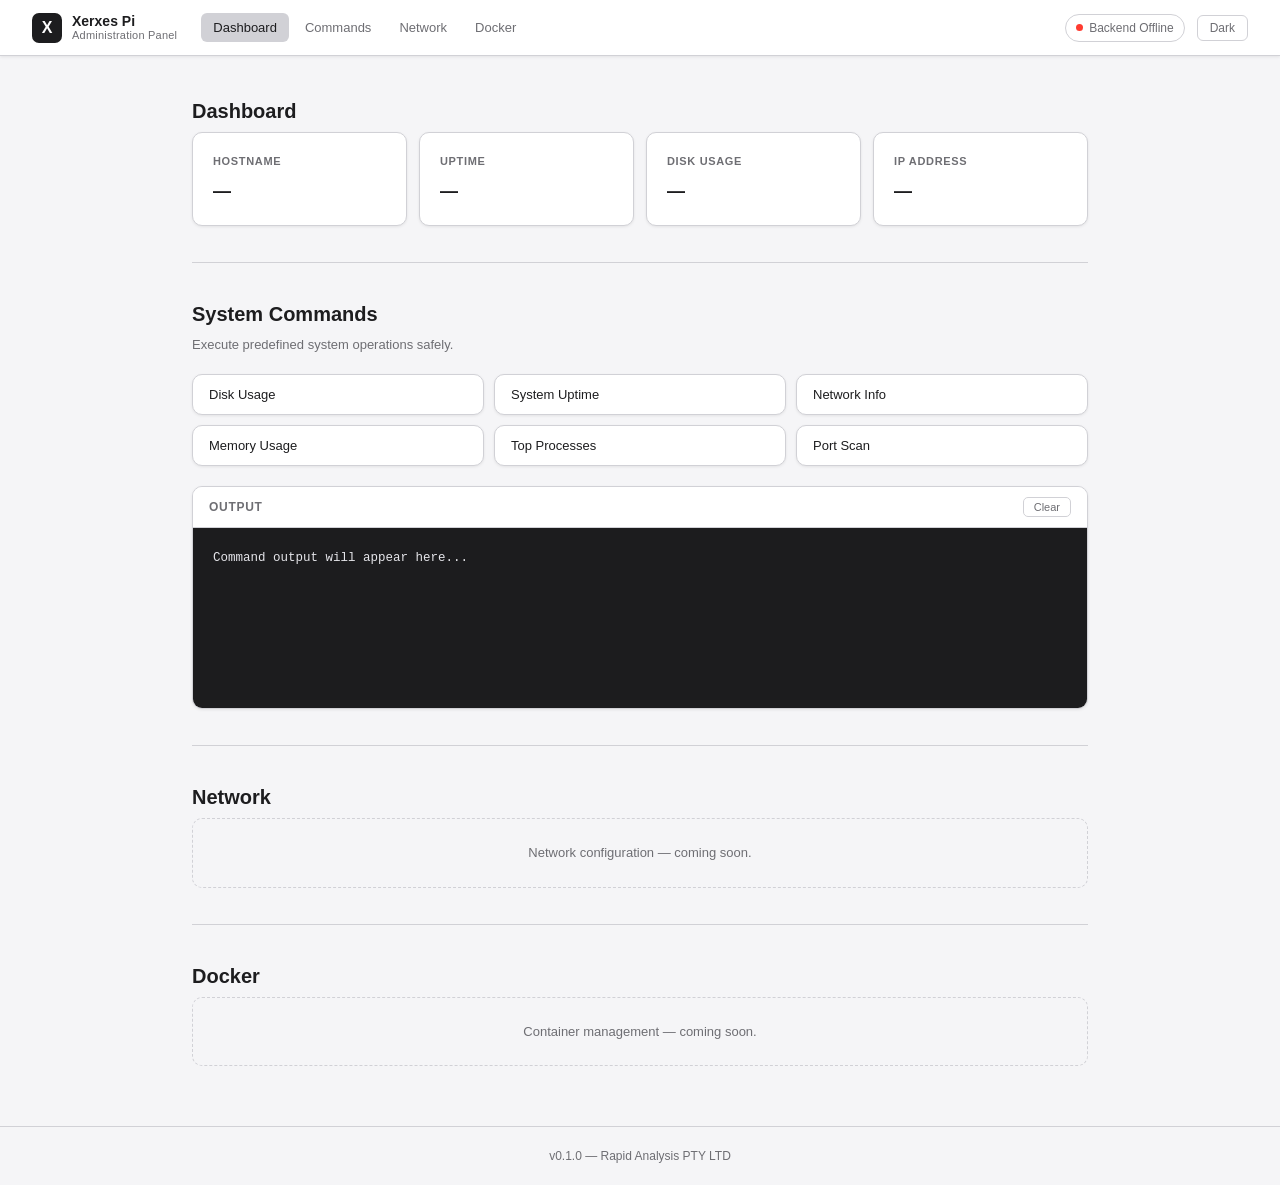
==== public/index.html @ 54d91cc4 "Index.html and connection to backend setup Made the initial template of the the index.html and conne" ====
<!DOCTYPE html>
<html lang="en" data-theme="light">
<head>
  <meta charset="UTF-8" />
  <meta name="viewport" content="width=device-width, initial-scale=1.0" />
  <title>Xerxes Pi — Admin Panel</title>
  <link rel="stylesheet" href="styles.css" />
</head>
<body>

  <!-- ── TOP NAVIGATION BAR ── -->
  <header class="navbar">
    <div class="navbar-brand">
      <span class="brand-mark">X</span>
      <div class="brand-text">
        <span class="brand-title" data-i18n="app_title">Xerxes Pi</span>
        <span class="brand-sub" data-i18n="app_subtitle">Administration Panel</span>
      </div>
    </div>

    <nav class="navbar-nav">
      <a href="#dashboard" class="nav-link active" data-i18n="nav_dashboard">Dashboard</a>
      <a href="#commands" class="nav-link" data-i18n="nav_commands">Commands</a>
      <a href="#network" class="nav-link" data-i18n="nav_network">Network</a>
      <a href="#docker" class="nav-link" data-i18n="nav_docker">Docker</a>
    </nav>

    <div class="navbar-actions">
      <!-- Status pill -->
      <div class="status-pill" id="status-pill">
        <span class="status-dot" id="status-dot"></span>
        <span id="status-label" data-i18n="status_checking">Checking...</span>
      </div>
      <!-- Dark / Light toggle -->
      <button class="theme-toggle" id="theme-toggle" aria-label="Toggle theme">
        <span id="theme-label">Dark</span>
      </button>
    </div>
  </header>

  <!-- ── MAIN CONTENT ── -->
  <main class="content">

    <!-- ── DASHBOARD SECTION ── -->
    <section id="dashboard" class="section">
      <h2 class="section-title" data-i18n="nav_dashboard">Dashboard</h2>

      <!-- System info cards -->
      <div class="card-grid">
        <div class="card">
          <span class="card-label" data-i18n="card_hostname">Hostname</span>
          <span class="card-value" id="val-hostname">—</span>
        </div>
        <div class="card">
          <span class="card-label" data-i18n="card_uptime">Uptime</span>
          <span class="card-value" id="val-uptime">—</span>
        </div>
        <div class="card">
          <span class="card-label" data-i18n="card_disk">Disk Usage</span>
          <span class="card-value" id="val-disk">—</span>
        </div>
        <div class="card">
          <span class="card-label" data-i18n="card_ip">IP Address</span>
          <span class="card-value" id="val-ip">—</span>
        </div>
      </div>
    </section>

    <div class="divider"></div>

    <!-- ── COMMANDS SECTION ── -->
    <section id="commands" class="section">
      <h2 class="section-title" data-i18n="section_commands">System Commands</h2>
      <p class="section-desc" data-i18n="section_commands_desc">
        Execute predefined system operations safely.
      </p>

      <div class="command-grid">
        <button class="cmd-btn" data-command="disk_usage" data-i18n="cmd_disk_usage">Disk Usage</button>
        <button class="cmd-btn" data-command="uptime" data-i18n="cmd_uptime">System Uptime</button>
        <button class="cmd-btn" data-command="network_info" data-i18n="cmd_network_info">Network Info</button>
        <button class="cmd-btn" data-command="memory" data-i18n="cmd_memory">Memory Usage</button>
        <button class="cmd-btn" data-command="processes" data-i18n="cmd_processes">Top Processes</button>
        <button class="cmd-btn" data-command="port_scan" data-i18n="cmd_port_scan">Port Scan</button>
      </div>

      <!-- Output panel -->
      <div class="output-panel">
        <div class="output-header">
          <span data-i18n="output_title">Output</span>
          <button class="clear-btn" id="clear-output">Clear</button>
        </div>
        <pre class="output-body" id="output-body">Command output will appear here...</pre>
      </div>
    </section>

    <div class="divider"></div>

    <!-- ── NETWORK SECTION (placeholder) ── -->
    <section id="network" class="section">
      <h2 class="section-title" data-i18n="nav_network">Network</h2>
      <p class="section-desc placeholder-note">Network configuration — coming soon.</p>
    </section>

    <div class="divider"></div>

    <!-- ── DOCKER SECTION (placeholder) ── -->
    <section id="docker" class="section">
      <h2 class="section-title" data-i18n="nav_docker">Docker</h2>
      <p class="section-desc placeholder-note">Container management — coming soon.</p>
    </section>

  </main>

  <!-- ── FOOTER ── -->
  <footer class="footer">
    <span data-i18n="footer_version">v0.1.0 — Rapid Analysis PTY LTD</span>
  </footer>

  <script src="app.js"></script>
</body>
</html>
---- public/styles.css ----
/* ============================================================
   XERXES PI ADMIN — Stylesheet
   Monochromatic palette, Unifi/Apple inspired.
   No graphics — CSS only.
   ============================================================ */

/* ── CSS VARIABLES (Light mode defaults) ── */
:root {
  --bg:           #f5f5f7;
  --bg-card:      #ffffff;
  --bg-nav:       #ffffff;
  --bg-output:    #1c1c1e;
  --border:       #d1d1d6;
  --text-primary: #1d1d1f;
  --text-secondary:#6e6e73;
  --text-output:  #e5e5ea;
  --accent:       #1d1d1f;
  --status-on:    #34c759;
  --status-off:   #ff3b30;
  --status-idle:  #8e8e93;
  --radius:       10px;
  --shadow:       0 1px 3px rgba(0,0,0,0.08);
  --font:         -apple-system, BlinkMacSystemFont, "Segoe UI", Helvetica, Arial, sans-serif;
  --font-mono:    "SF Mono", "Fira Code", "Consolas", monospace;
}

/* ── DARK MODE ── */
[data-theme="dark"] {
  --bg:           #000000;
  --bg-card:      #1c1c1e;
  --bg-nav:       #1c1c1e;
  --bg-output:    #0a0a0a;
  --border:       #3a3a3c;
  --text-primary: #f5f5f7;
  --text-secondary:#98989d;
  --accent:       #f5f5f7;
  --shadow:       0 1px 4px rgba(0,0,0,0.4);
}

/* ── RESET & BASE ── */
*, *::before, *::after { box-sizing: border-box; margin: 0; padding: 0; }
html { scroll-behavior: smooth; }

body {
  font-family: var(--font);
  background: var(--bg);
  color: var(--text-primary);
  font-size: 15px;
  line-height: 1.5;
  min-height: 100vh;
  display: flex;
  flex-direction: column;
  transition: background 0.2s, color 0.2s;
}

/* ── NAVBAR ── */
.navbar {
  position: sticky;
  top: 0;
  z-index: 100;
  display: flex;
  align-items: center;
  gap: 24px;
  padding: 0 32px;
  height: 56px;
  background: var(--bg-nav);
  border-bottom: 1px solid var(--border);
  box-shadow: var(--shadow);
}

.navbar-brand { display: flex; align-items: center; gap: 10px; flex-shrink: 0; }

/* Pure CSS brand mark — no image */
.brand-mark {
  width: 30px;
  height: 30px;
  background: var(--text-primary);
  color: var(--bg-nav);
  border-radius: 7px;
  display: flex;
  align-items: center;
  justify-content: center;
  font-weight: 700;
  font-size: 16px;
  flex-shrink: 0;
}

.brand-text { display: flex; flex-direction: column; line-height: 1.1; }
.brand-title { font-size: 14px; font-weight: 600; }
.brand-sub   { font-size: 11px; color: var(--text-secondary); letter-spacing: 0.02em; }

.navbar-nav { display: flex; align-items: center; gap: 4px; flex: 1; }

.nav-link {
  padding: 5px 12px;
  border-radius: 6px;
  font-size: 13px;
  font-weight: 500;
  color: var(--text-secondary);
  text-decoration: none;
  transition: background 0.15s, color 0.15s;
}

.nav-link:hover, .nav-link.active {
  background: var(--border);
  color: var(--text-primary);
}

.navbar-actions { display: flex; align-items: center; gap: 12px; flex-shrink: 0; }

/* ── STATUS PILL ── */
.status-pill {
  display: flex;
  align-items: center;
  gap: 6px;
  padding: 4px 10px;
  border-radius: 20px;
  border: 1px solid var(--border);
  font-size: 12px;
  font-weight: 500;
  color: var(--text-secondary);
}

.status-dot {
  width: 7px;
  height: 7px;
  border-radius: 50%;
  background: var(--status-idle);
  transition: background 0.3s;
}

.status-dot.online  { background: var(--status-on); }
.status-dot.offline { background: var(--status-off); }

/* ── THEME TOGGLE ── */
.theme-toggle {
  padding: 5px 12px;
  border-radius: 6px;
  border: 1px solid var(--border);
  background: transparent;
  color: var(--text-secondary);
  font-size: 12px;
  font-weight: 500;
  cursor: pointer;
  transition: background 0.15s, color 0.15s;
  font-family: var(--font);
}

.theme-toggle:hover { background: var(--border); color: var(--text-primary); }

/* ── MAIN CONTENT ── */
.content {
  flex: 1;
  max-width: 960px;
  width: 100%;
  margin: 0 auto;
  padding: 40px 32px;
}

.section { margin-bottom: 8px; }

.section-title {
  font-size: 20px;
  font-weight: 600;
  margin-bottom: 6px;
}

.section-desc {
  font-size: 13px;
  color: var(--text-secondary);
  margin-bottom: 20px;
}

.placeholder-note {
  padding: 24px;
  border: 1px dashed var(--border);
  border-radius: var(--radius);
  text-align: center;
  color: var(--text-secondary);
}

.divider { height: 1px; background: var(--border); margin: 36px 0; }

/* ── DASHBOARD CARDS ── */
.card-grid {
  display: grid;
  grid-template-columns: repeat(4, 1fr);
  gap: 12px;
}

.card {
  background: var(--bg-card);
  border: 1px solid var(--border);
  border-radius: var(--radius);
  padding: 20px;
  display: flex;
  flex-direction: column;
  gap: 8px;
  box-shadow: var(--shadow);
}

.card-label {
  font-size: 11px;
  font-weight: 600;
  text-transform: uppercase;
  letter-spacing: 0.06em;
  color: var(--text-secondary);
}

.card-value {
  font-size: 18px;
  font-weight: 600;
  font-variant-numeric: tabular-nums;
}

/* ── COMMAND BUTTONS ── */
.command-grid {
  display: grid;
  grid-template-columns: repeat(3, 1fr);
  gap: 10px;
  margin-bottom: 20px;
}

.cmd-btn {
  padding: 12px 16px;
  border-radius: var(--radius);
  border: 1px solid var(--border);
  background: var(--bg-card);
  color: var(--text-primary);
  font-size: 13px;
  font-weight: 500;
  font-family: var(--font);
  cursor: pointer;
  text-align: left;
  transition: background 0.15s, border-color 0.15s, transform 0.1s;
  box-shadow: var(--shadow);
}

.cmd-btn:hover {
  background: var(--accent);
  color: var(--bg);
  border-color: var(--accent);
}

.cmd-btn:active  { transform: scale(0.98); }
.cmd-btn.running { opacity: 0.6; cursor: wait; }

/* ── OUTPUT PANEL ── */
.output-panel {
  border-radius: var(--radius);
  overflow: hidden;
  border: 1px solid var(--border);
  box-shadow: var(--shadow);
}

.output-header {
  display: flex;
  justify-content: space-between;
  align-items: center;
  padding: 10px 16px;
  background: var(--bg-card);
  border-bottom: 1px solid var(--border);
  font-size: 12px;
  font-weight: 600;
  text-transform: uppercase;
  letter-spacing: 0.06em;
  color: var(--text-secondary);
}

.clear-btn {
  background: transparent;
  border: 1px solid var(--border);
  border-radius: 5px;
  padding: 3px 10px;
  font-size: 11px;
  font-family: var(--font);
  color: var(--text-secondary);
  cursor: pointer;
  transition: background 0.15s;
}

.clear-btn:hover { background: var(--border); color: var(--text-primary); }

.output-body {
  background: var(--bg-output);
  color: var(--text-output);
  font-family: var(--font-mono);
  font-size: 12.5px;
  line-height: 1.7;
  padding: 20px;
  min-height: 180px;
  max-height: 340px;
  overflow-y: auto;
  white-space: pre-wrap;
  word-break: break-word;
}

/* ── FOOTER ── */
.footer {
  text-align: center;
  padding: 20px 32px;
  font-size: 12px;
  color: var(--text-secondary);
  border-top: 1px solid var(--border);
}
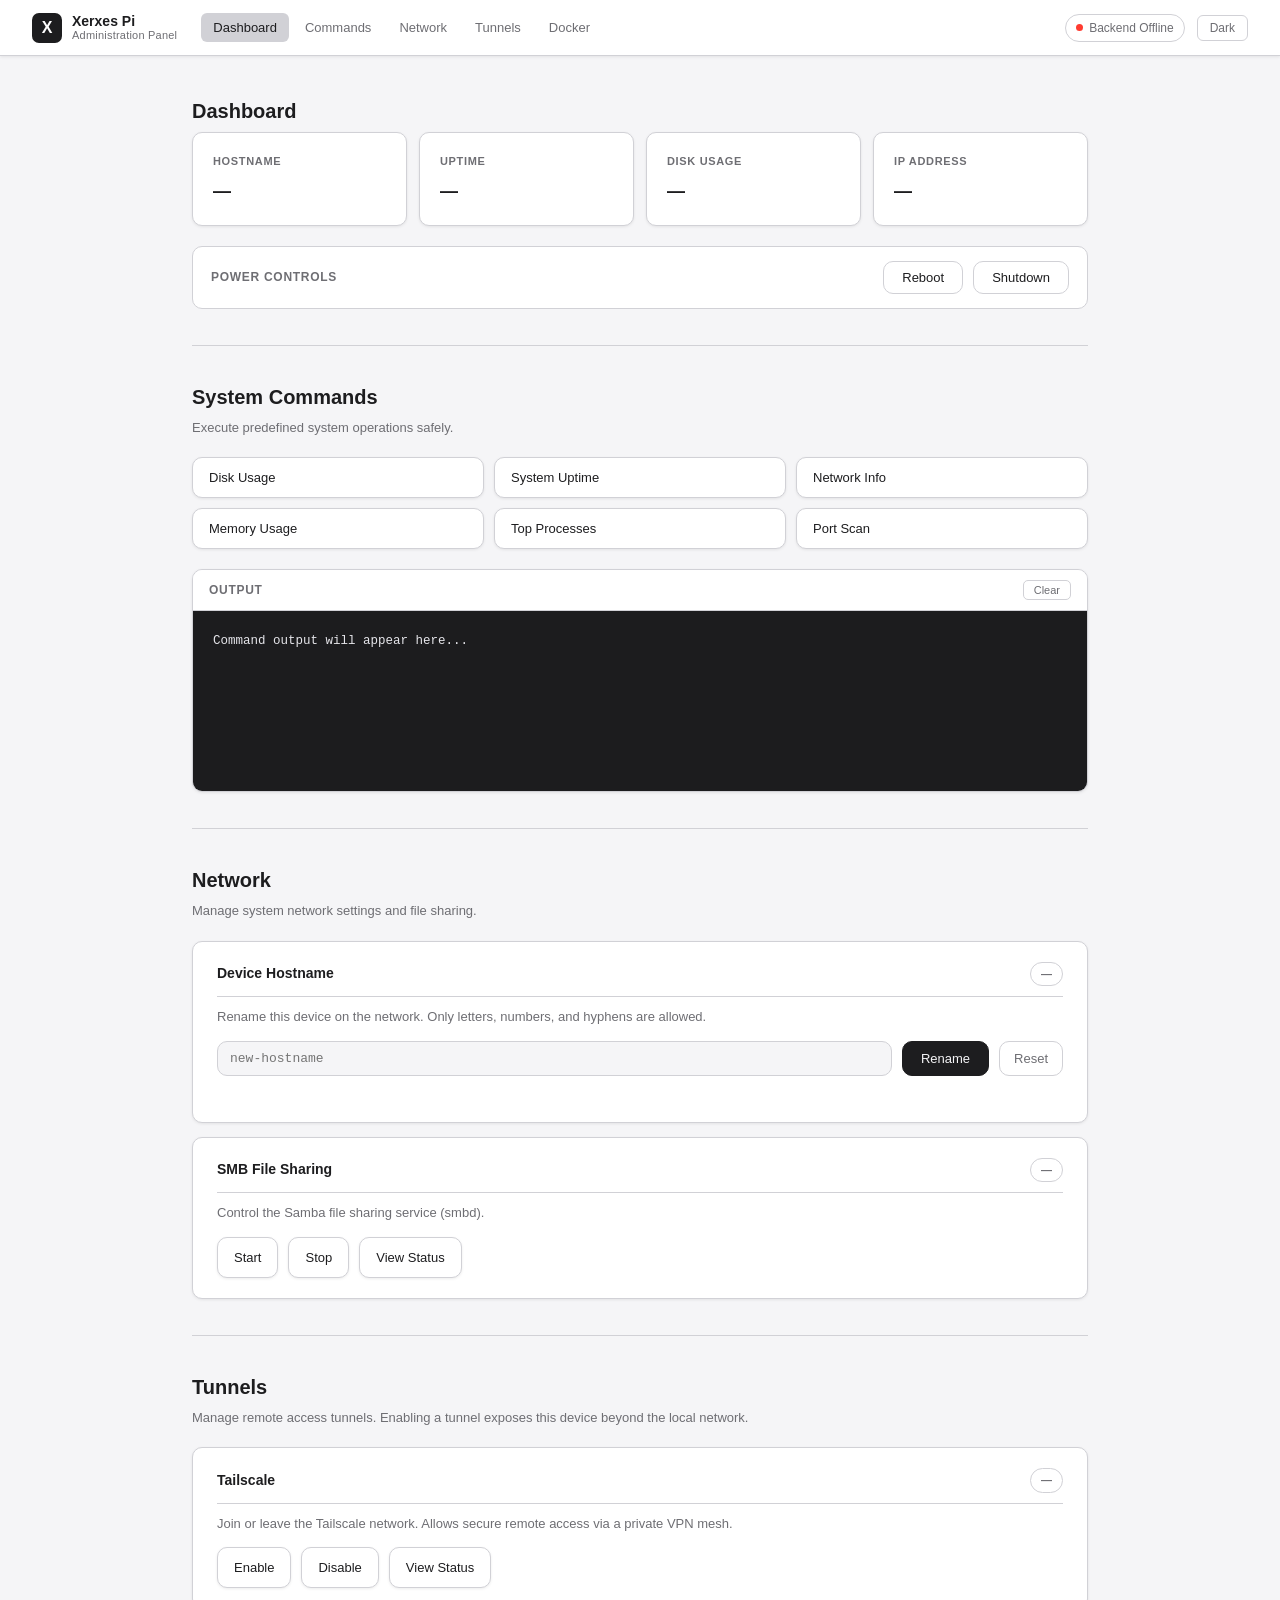
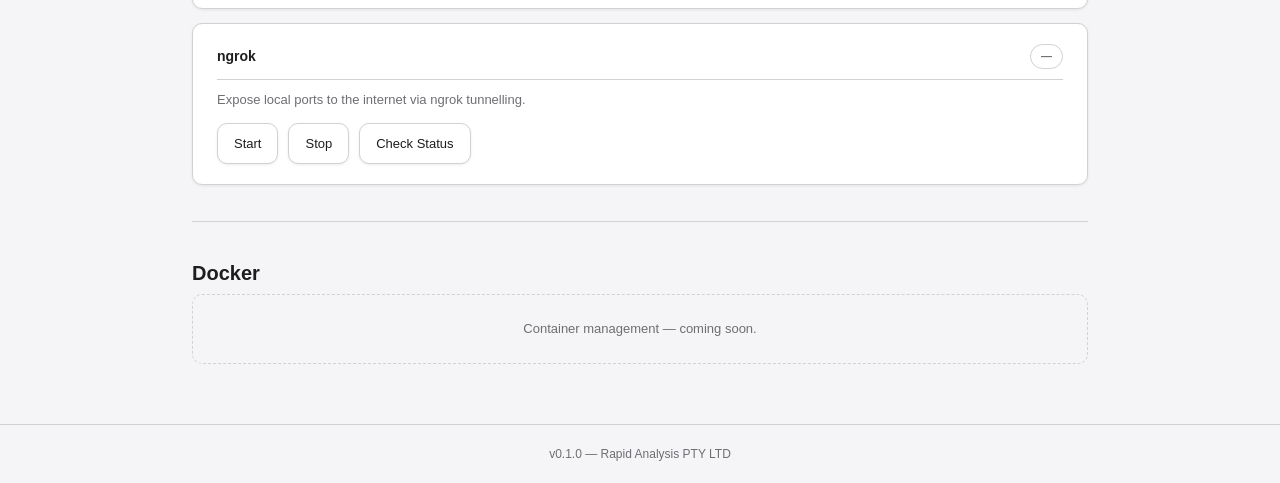
==== commit 4ec8de26: "new functions + group 2 merge added all the new functions now able to be safely merged with group 2'" ====
--- a/public/index.html
+++ b/public/index.html
@@ -4,7 +4,7 @@
   <meta charset="UTF-8" />
   <meta name="viewport" content="width=device-width, initial-scale=1.0" />
   <title>Xerxes Pi — Admin Panel</title>
-  <link rel="stylesheet" href="styles.css" />
+  <link rel="stylesheet" href="styles.css?v=3" />
 </head>
 <body>
 
@@ -20,18 +20,17 @@
 
     <nav class="navbar-nav">
       <a href="#dashboard" class="nav-link active" data-i18n="nav_dashboard">Dashboard</a>
-      <a href="#commands" class="nav-link" data-i18n="nav_commands">Commands</a>
-      <a href="#network" class="nav-link" data-i18n="nav_network">Network</a>
-      <a href="#docker" class="nav-link" data-i18n="nav_docker">Docker</a>
+      <a href="#commands"  class="nav-link" data-i18n="nav_commands">Commands</a>
+      <a href="#network"   class="nav-link" data-i18n="nav_network">Network</a>
+      <a href="#tunnels"   class="nav-link" data-i18n="nav_tunnels">Tunnels</a>
+      <a href="#docker"    class="nav-link" data-i18n="nav_docker">Docker</a>
     </nav>
 
     <div class="navbar-actions">
-      <!-- Status pill -->
       <div class="status-pill" id="status-pill">
         <span class="status-dot" id="status-dot"></span>
         <span id="status-label" data-i18n="status_checking">Checking...</span>
       </div>
-      <!-- Dark / Light toggle -->
       <button class="theme-toggle" id="theme-toggle" aria-label="Toggle theme">
         <span id="theme-label">Dark</span>
       </button>
@@ -41,11 +40,10 @@
   <!-- ── MAIN CONTENT ── -->
   <main class="content">
 
-    <!-- ── DASHBOARD SECTION ── -->
+    <!-- ── DASHBOARD ── -->
     <section id="dashboard" class="section">
       <h2 class="section-title" data-i18n="nav_dashboard">Dashboard</h2>
 
-      <!-- System info cards -->
       <div class="card-grid">
         <div class="card">
           <span class="card-label" data-i18n="card_hostname">Hostname</span>
@@ -64,27 +62,33 @@
           <span class="card-value" id="val-ip">—</span>
         </div>
       </div>
-    </section>
-
-    <div class="divider"></div>
-
-    <!-- ── COMMANDS SECTION ── -->
+
+      <!-- Reboot / Shutdown -->
+      <div class="danger-zone">
+        <span class="danger-label" data-i18n="danger_label">Power Controls</span>
+        <div class="danger-btns">
+          <button class="danger-btn" id="btn-reboot" data-i18n="btn_reboot">Reboot</button>
+          <button class="danger-btn danger-btn--shutdown" id="btn-shutdown" data-i18n="btn_shutdown">Shutdown</button>
+        </div>
+      </div>
+    </section>
+
+    <div class="divider"></div>
+
+    <!-- ── COMMANDS ── -->
     <section id="commands" class="section">
       <h2 class="section-title" data-i18n="section_commands">System Commands</h2>
-      <p class="section-desc" data-i18n="section_commands_desc">
-        Execute predefined system operations safely.
-      </p>
+      <p class="section-desc" data-i18n="section_commands_desc">Execute predefined system operations safely.</p>
 
       <div class="command-grid">
-        <button class="cmd-btn" data-command="disk_usage" data-i18n="cmd_disk_usage">Disk Usage</button>
-        <button class="cmd-btn" data-command="uptime" data-i18n="cmd_uptime">System Uptime</button>
+        <button class="cmd-btn" data-command="disk_usage"   data-i18n="cmd_disk_usage">Disk Usage</button>
+        <button class="cmd-btn" data-command="uptime"       data-i18n="cmd_uptime">System Uptime</button>
         <button class="cmd-btn" data-command="network_info" data-i18n="cmd_network_info">Network Info</button>
-        <button class="cmd-btn" data-command="memory" data-i18n="cmd_memory">Memory Usage</button>
-        <button class="cmd-btn" data-command="processes" data-i18n="cmd_processes">Top Processes</button>
-        <button class="cmd-btn" data-command="port_scan" data-i18n="cmd_port_scan">Port Scan</button>
-      </div>
-
-      <!-- Output panel -->
+        <button class="cmd-btn" data-command="memory"       data-i18n="cmd_memory">Memory Usage</button>
+        <button class="cmd-btn" data-command="processes"    data-i18n="cmd_processes">Top Processes</button>
+        <button class="cmd-btn" data-command="port_scan"    data-i18n="cmd_port_scan">Port Scan</button>
+      </div>
+
       <div class="output-panel">
         <div class="output-header">
           <span data-i18n="output_title">Output</span>
@@ -96,15 +100,91 @@
 
     <div class="divider"></div>
 
-    <!-- ── NETWORK SECTION (placeholder) ── -->
+    <!-- ── NETWORK ── -->
     <section id="network" class="section">
       <h2 class="section-title" data-i18n="nav_network">Network</h2>
-      <p class="section-desc placeholder-note">Network configuration — coming soon.</p>
-    </section>
-
-    <div class="divider"></div>
-
-    <!-- ── DOCKER SECTION (placeholder) ── -->
+      <p class="section-desc" data-i18n="network_desc">Manage system network settings and file sharing.</p>
+
+      <!-- Hostname rename -->
+      <div class="control-card">
+        <div class="control-card-header">
+          <span class="control-card-title" data-i18n="ctrl_hostname_title">Device Hostname</span>
+          <span class="service-badge badge-neutral" id="badge-hostname">—</span>
+        </div>
+        <p class="control-card-desc" data-i18n="ctrl_hostname_desc">
+          Rename this device on the network. Only letters, numbers, and hyphens are allowed.
+        </p>
+        <div class="input-row">
+          <input class="text-input" type="text" id="hostname-input"
+                 placeholder="new-hostname" maxlength="63" spellcheck="false" />
+          <button class="action-btn" id="hostname-btn" data-i18n="ctrl_hostname_btn">Rename</button>
+          <button class="secondary-btn" id="hostname-reset" data-i18n="ctrl_hostname_reset" title="Fill in the Raspberry Pi default hostname">Reset</button>
+        </div>
+        <div class="control-feedback" id="hostname-feedback"></div>
+      </div>
+
+      <!-- SMB / Samba -->
+      <div class="control-card">
+        <div class="control-card-header">
+          <span class="control-card-title" data-i18n="ctrl_smb_title">SMB File Sharing</span>
+          <span class="service-badge" id="badge-samba">—</span>
+        </div>
+        <p class="control-card-desc" data-i18n="ctrl_smb_desc">
+          Control the Samba file sharing service (smbd).
+        </p>
+        <div class="btn-row">
+          <button class="cmd-btn" data-command="samba_start"  data-i18n="ctrl_smb_start">Start</button>
+          <button class="cmd-btn" data-command="samba_stop"   data-i18n="ctrl_smb_stop">Stop</button>
+          <button class="cmd-btn" data-command="samba_status" data-i18n="ctrl_smb_status">View Status</button>
+        </div>
+      </div>
+    </section>
+
+    <div class="divider"></div>
+
+    <!-- ── TUNNELS ── -->
+    <section id="tunnels" class="section">
+      <h2 class="section-title" data-i18n="nav_tunnels">Tunnels</h2>
+      <p class="section-desc" data-i18n="tunnels_desc">
+        Manage remote access tunnels. Enabling a tunnel exposes this device beyond the local network.
+      </p>
+
+      <!-- Tailscale -->
+      <div class="control-card">
+        <div class="control-card-header">
+          <span class="control-card-title" data-i18n="ctrl_tailscale_title">Tailscale</span>
+          <span class="service-badge" id="badge-tailscale">—</span>
+        </div>
+        <p class="control-card-desc" data-i18n="ctrl_tailscale_desc">
+          Join or leave the Tailscale network. Allows secure remote access via a private VPN mesh.
+        </p>
+        <div class="btn-row">
+          <button class="cmd-btn" data-command="tailscale_up"     data-i18n="ctrl_tailscale_up">Enable</button>
+          <button class="cmd-btn" data-command="tailscale_down"   data-i18n="ctrl_tailscale_down">Disable</button>
+          <button class="cmd-btn" data-command="tailscale_status" data-i18n="ctrl_tailscale_status">View Status</button>
+        </div>
+      </div>
+
+      <!-- ngrok -->
+      <div class="control-card">
+        <div class="control-card-header">
+          <span class="control-card-title" data-i18n="ctrl_ngrok_title">ngrok</span>
+          <span class="service-badge" id="badge-ngrok">—</span>
+        </div>
+        <p class="control-card-desc" data-i18n="ctrl_ngrok_desc">
+          Expose local ports to the internet via ngrok tunnelling.
+        </p>
+        <div class="btn-row">
+          <button class="cmd-btn" data-command="ngrok_start"  data-i18n="ctrl_ngrok_start">Start</button>
+          <button class="cmd-btn" data-command="ngrok_stop"   data-i18n="ctrl_ngrok_stop">Stop</button>
+          <button class="cmd-btn" data-command="ngrok_status" data-i18n="ctrl_ngrok_status">Check Status</button>
+        </div>
+      </div>
+    </section>
+
+    <div class="divider"></div>
+
+    <!-- ── DOCKER (placeholder for Group 2) ── -->
     <section id="docker" class="section">
       <h2 class="section-title" data-i18n="nav_docker">Docker</h2>
       <p class="section-desc placeholder-note">Container management — coming soon.</p>
--- a/public/styles.css
+++ b/public/styles.css
@@ -295,6 +295,178 @@
   word-break: break-word;
 }
 
+/* ── DANGER ZONE (reboot / shutdown) ── */
+.danger-zone {
+  display: flex;
+  align-items: center;
+  justify-content: space-between;
+  margin-top: 20px;
+  padding: 14px 18px;
+  border: 1px solid var(--border);
+  border-radius: var(--radius);
+  background: var(--bg-card);
+}
+
+.danger-label {
+  font-size: 12px;
+  font-weight: 600;
+  text-transform: uppercase;
+  letter-spacing: 0.06em;
+  color: var(--text-secondary);
+}
+
+.danger-btns { display: flex; gap: 10px; }
+
+.danger-btn {
+  padding: 8px 18px;
+  border-radius: var(--radius);
+  border: 1px solid var(--border);
+  background: transparent;
+  color: var(--text-primary);
+  font-size: 13px;
+  font-weight: 500;
+  font-family: var(--font);
+  cursor: pointer;
+  transition: background 0.15s, border-color 0.15s;
+}
+
+.danger-btn:hover {
+  border-color: #ff9500;
+  color: #ff9500;
+}
+
+.danger-btn--shutdown:hover {
+  border-color: var(--status-off);
+  color: var(--status-off);
+}
+
+/* ── CONTROL CARDS (Network / Tunnels) ── */
+/* Intentionally matches .card style for visual consistency */
+.control-card {
+  background: var(--bg-card);
+  border: 1px solid var(--border);
+  border-radius: var(--radius);
+  padding: 20px 24px;
+  margin-bottom: 14px;
+  box-shadow: var(--shadow);
+  display: block;  /* ensure block layout even if browser quirks */
+}
+
+.control-card-header {
+  display: flex;
+  align-items: center;
+  justify-content: space-between;
+  margin-bottom: 8px;
+  padding-bottom: 10px;
+  border-bottom: 1px solid var(--border);
+}
+
+.control-card-title {
+  font-size: 14px;
+  font-weight: 600;
+  color: var(--text-primary);
+}
+
+.control-card-desc {
+  font-size: 13px;
+  color: var(--text-secondary);
+  margin-top: 10px;
+  margin-bottom: 14px;
+  line-height: 1.5;
+}
+
+/* ── SERVICE BADGES ── */
+.service-badge {
+  font-size: 11px;
+  font-weight: 600;
+  padding: 3px 10px;
+  border-radius: 20px;
+  border: 1px solid var(--border);
+  color: var(--text-secondary);
+  text-transform: lowercase;
+}
+
+.badge-active   { border-color: var(--status-on);  color: var(--status-on); }
+.badge-inactive { border-color: var(--border);      color: var(--text-secondary); }
+.badge-failed   { border-color: var(--status-off);  color: var(--status-off); }
+.badge-neutral  { border-color: var(--border);      color: var(--text-secondary); }
+
+/* ── INPUT ROW (hostname rename) ── */
+.input-row {
+  display: flex;
+  gap: 10px;
+  align-items: center;
+  margin-bottom: 8px;
+}
+
+.text-input {
+  flex: 1;
+  padding: 9px 12px;
+  border-radius: var(--radius);
+  border: 1px solid var(--border);
+  background: var(--bg);
+  color: var(--text-primary);
+  font-size: 13px;
+  font-family: var(--font-mono);
+  outline: none;
+  transition: border-color 0.15s;
+}
+
+.text-input:focus { border-color: var(--accent); }
+
+.action-btn {
+  padding: 9px 18px;
+  border-radius: var(--radius);
+  border: 1px solid var(--accent);
+  background: var(--accent);
+  color: var(--bg);
+  font-size: 13px;
+  font-weight: 500;
+  font-family: var(--font);
+  cursor: pointer;
+  transition: opacity 0.15s;
+  white-space: nowrap;
+}
+
+.action-btn:hover { opacity: 0.8; }
+
+/* ── SECONDARY BUTTON (reset / cancel style) ── */
+.secondary-btn {
+  padding: 9px 14px;
+  border-radius: var(--radius);
+  border: 1px solid var(--border);
+  background: transparent;
+  color: var(--text-secondary);
+  font-size: 13px;
+  font-weight: 500;
+  font-family: var(--font);
+  cursor: pointer;
+  transition: background 0.15s, color 0.15s;
+  white-space: nowrap;
+}
+
+.secondary-btn:hover {
+  background: var(--border);
+  color: var(--text-primary);
+}
+
+.control-feedback {
+  font-size: 12px;
+  font-family: var(--font-mono);
+  color: var(--text-secondary);
+  min-height: 18px;
+}
+
+.control-feedback.success { color: var(--status-on); }
+.control-feedback.error   { color: var(--status-off); }
+
+/* ── BTN ROW (service controls) ── */
+.btn-row {
+  display: flex;
+  gap: 10px;
+  flex-wrap: wrap;
+}
+
 /* ── FOOTER ── */
 .footer {
   text-align: center;
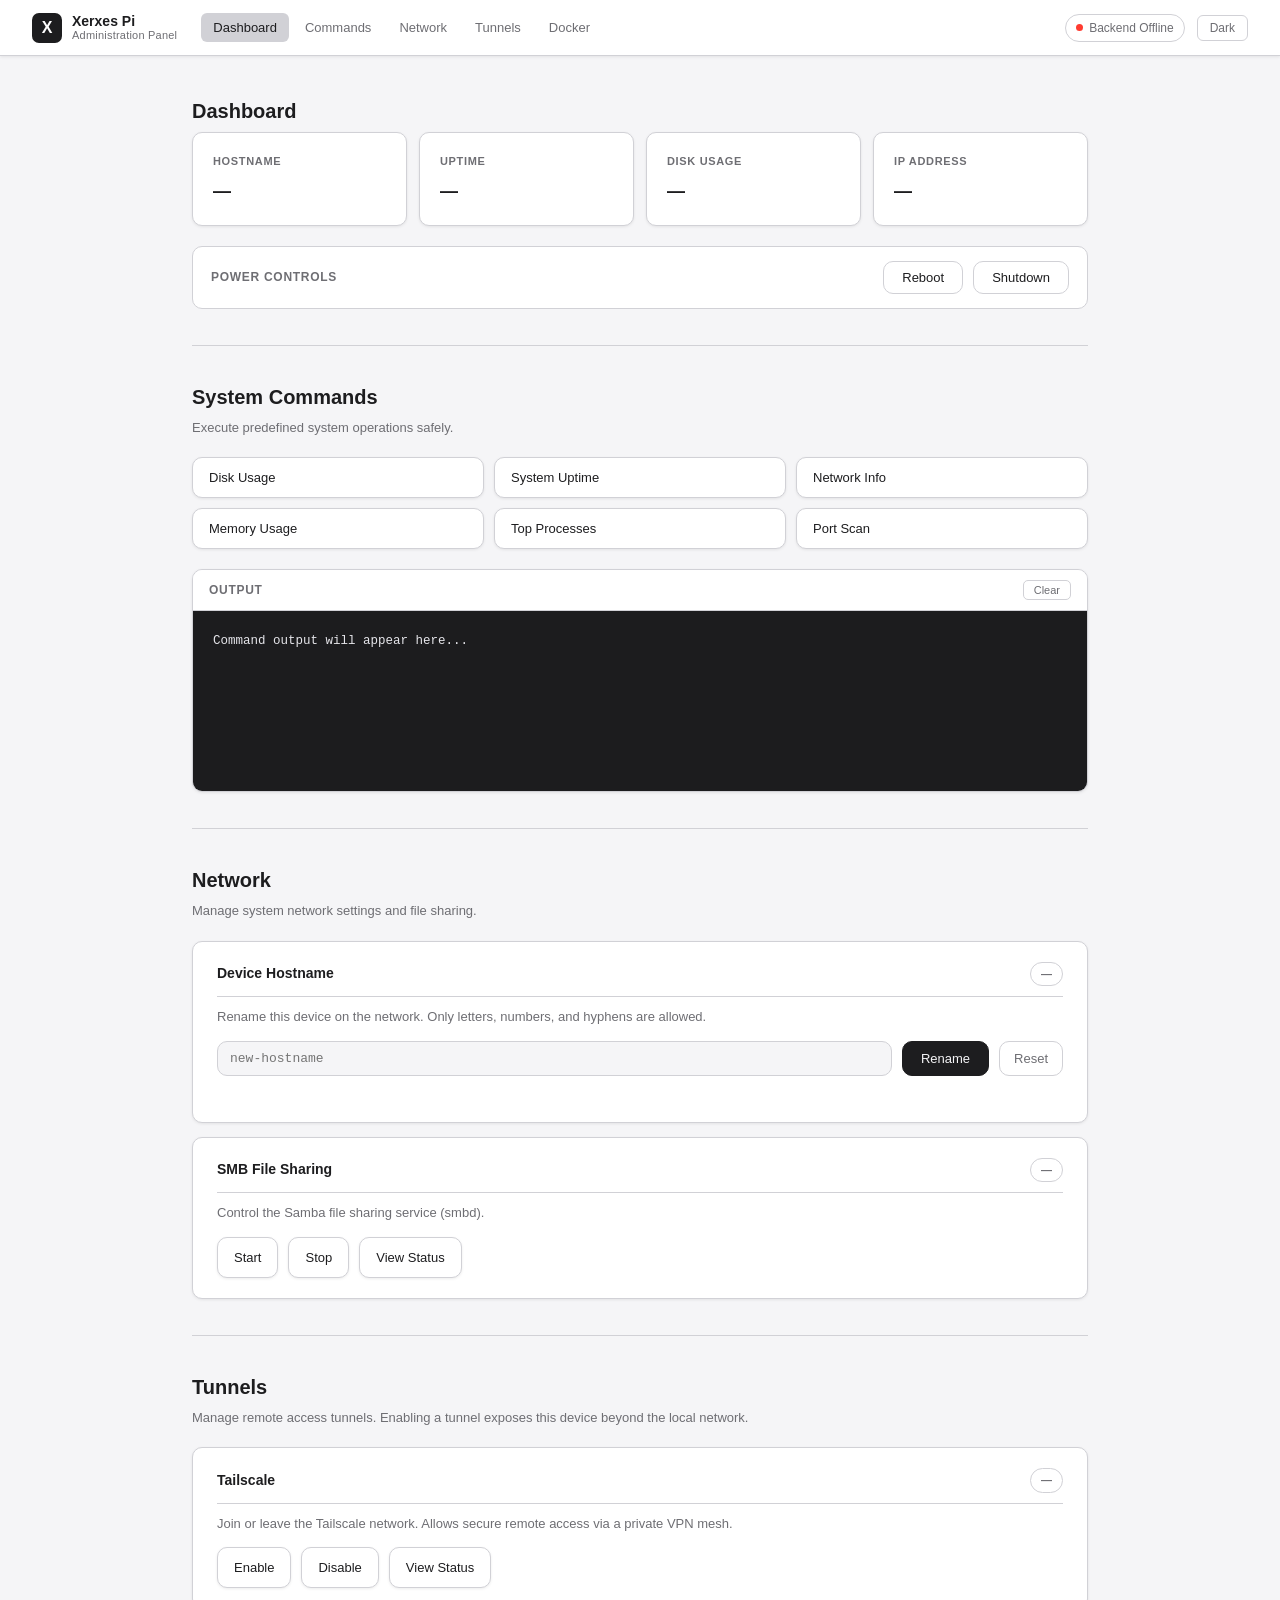
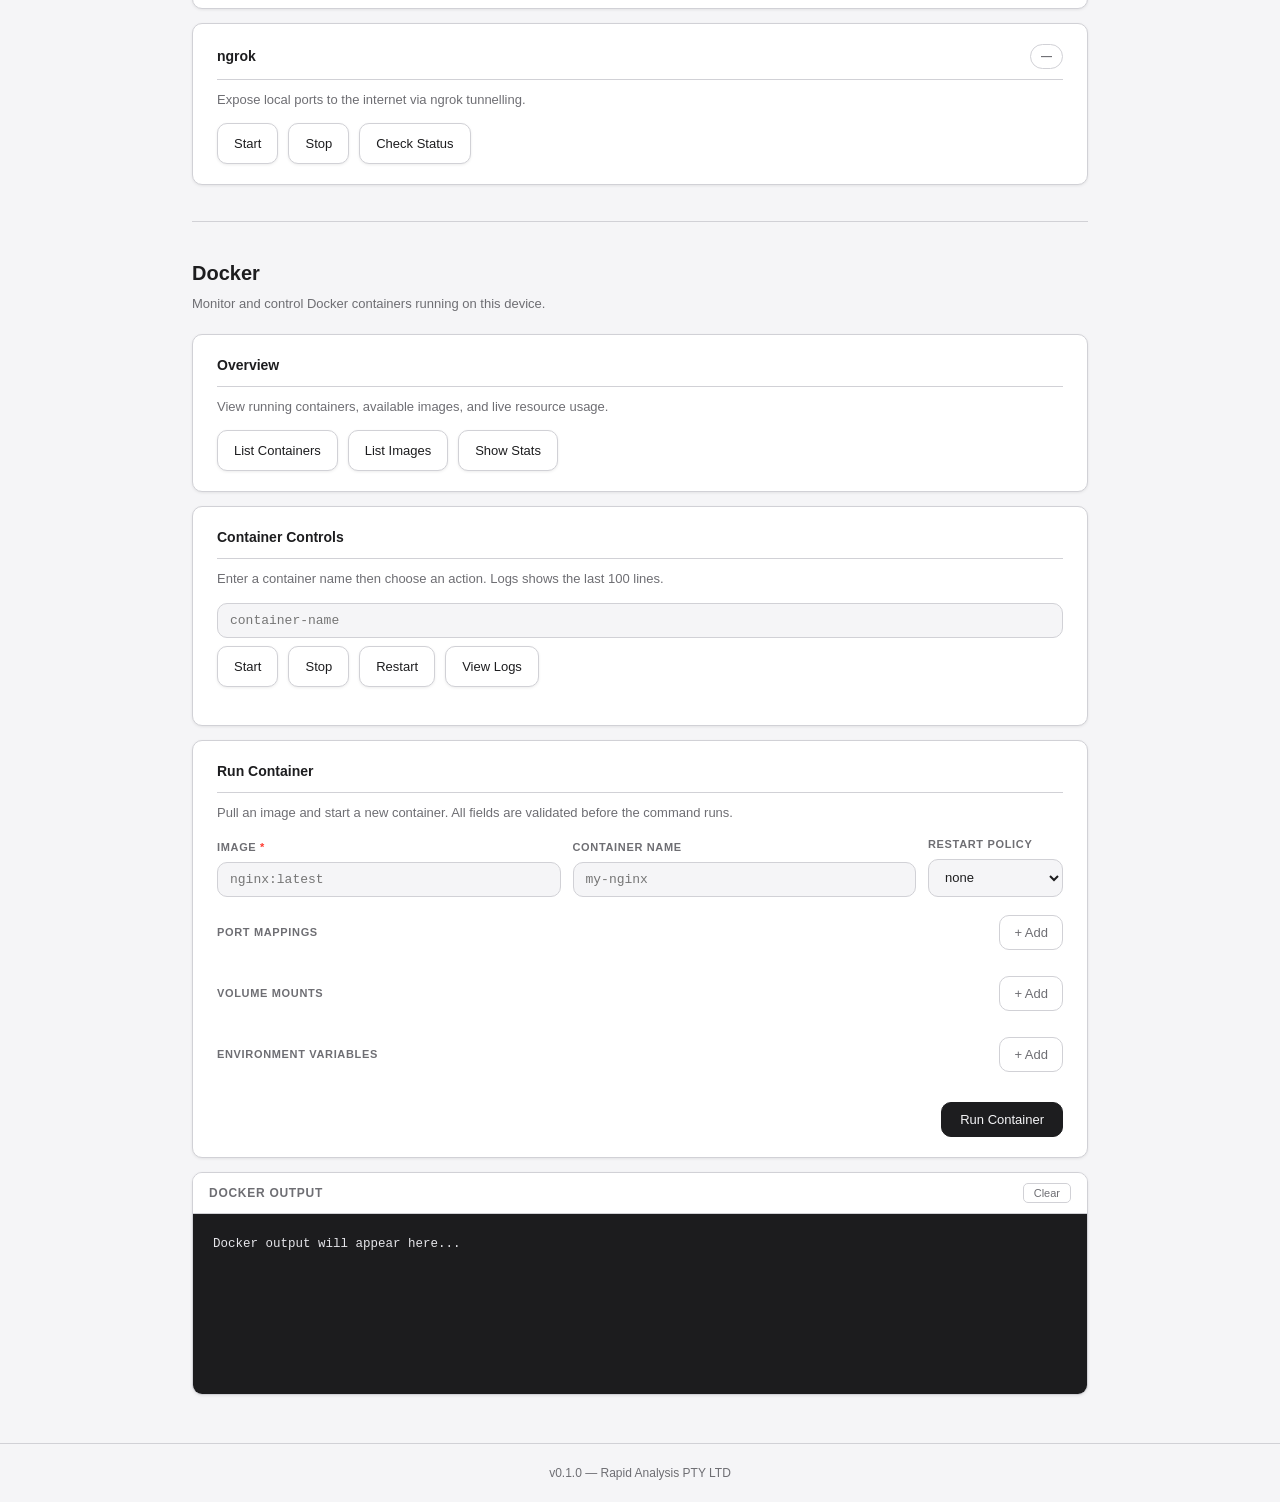
==== commit e962e170: "Add Docker management frontend and /api/docker/run endpoint: Run Container form with validated image" ====
--- a/public/index.html
+++ b/public/index.html
@@ -184,10 +184,118 @@
 
     <div class="divider"></div>
 
-    <!-- ── DOCKER (placeholder for Group 2) ── -->
+    <!-- ── DOCKER ── -->
     <section id="docker" class="section">
       <h2 class="section-title" data-i18n="nav_docker">Docker</h2>
-      <p class="section-desc placeholder-note">Container management — coming soon.</p>
+      <p class="section-desc" data-i18n="docker_desc">Monitor and control Docker containers running on this device.</p>
+
+      <!-- Overview -->
+      <div class="control-card">
+        <div class="control-card-header">
+          <span class="control-card-title" data-i18n="docker_overview_title">Overview</span>
+        </div>
+        <p class="control-card-desc" data-i18n="docker_overview_desc">View running containers, available images, and live resource usage.</p>
+        <div class="btn-row">
+          <button class="cmd-btn docker-btn" data-docker-command="docker_ps"     data-i18n="docker_btn_ps">List Containers</button>
+          <button class="cmd-btn docker-btn" data-docker-command="docker_images"  data-i18n="docker_btn_images">List Images</button>
+          <button class="cmd-btn docker-btn" data-docker-command="docker_stats"   data-i18n="docker_btn_stats">Show Stats</button>
+        </div>
+      </div>
+
+      <!-- Container Management -->
+      <div class="control-card">
+        <div class="control-card-header">
+          <span class="control-card-title" data-i18n="docker_manage_title">Container Controls</span>
+        </div>
+        <p class="control-card-desc" data-i18n="docker_manage_desc">Enter a container name then choose an action. Logs shows the last 100 lines.</p>
+        <div class="input-row">
+          <input class="text-input" type="text" id="container-input"
+                 placeholder="container-name" spellcheck="false" maxlength="128" />
+        </div>
+        <div class="btn-row">
+          <button class="cmd-btn docker-btn" data-docker-command="container_start"   data-needs-name="true" data-i18n="docker_btn_start">Start</button>
+          <button class="cmd-btn docker-btn" data-docker-command="container_stop"    data-needs-name="true" data-i18n="docker_btn_stop">Stop</button>
+          <button class="cmd-btn docker-btn" data-docker-command="container_restart" data-needs-name="true" data-i18n="docker_btn_restart">Restart</button>
+          <button class="cmd-btn docker-btn" data-docker-command="container_logs"    data-needs-name="true" data-i18n="docker_btn_logs">View Logs</button>
+        </div>
+        <div class="control-feedback" id="docker-feedback"></div>
+      </div>
+
+      <!-- Run Container -->
+      <div class="control-card">
+        <div class="control-card-header">
+          <span class="control-card-title" data-i18n="docker_run_title">Run Container</span>
+        </div>
+        <p class="control-card-desc" data-i18n="docker_run_desc">Pull an image and start a new container. All fields are validated before the command runs.</p>
+
+        <div class="run-form">
+
+          <!-- Image / Name / Restart row -->
+          <div class="form-row">
+            <div class="form-field form-field--grow">
+              <label class="form-label" for="run-image" data-i18n="docker_run_image">Image <span class="required">*</span></label>
+              <input class="text-input" type="text" id="run-image"
+                     placeholder="nginx:latest" spellcheck="false" maxlength="256" />
+            </div>
+            <div class="form-field form-field--grow">
+              <label class="form-label" for="run-name" data-i18n="docker_run_name">Container Name</label>
+              <input class="text-input" type="text" id="run-name"
+                     placeholder="my-nginx" spellcheck="false" maxlength="128" />
+            </div>
+            <div class="form-field">
+              <label class="form-label" for="run-restart" data-i18n="docker_run_restart">Restart Policy</label>
+              <select class="select-input" id="run-restart">
+                <option value="">none</option>
+                <option value="always">always</option>
+                <option value="unless-stopped">unless-stopped</option>
+                <option value="on-failure">on-failure</option>
+              </select>
+            </div>
+          </div>
+
+          <!-- Port Mappings -->
+          <div class="list-section">
+            <div class="list-header">
+              <span class="form-label" data-i18n="docker_run_ports">Port Mappings</span>
+              <button class="secondary-btn" id="add-port-btn" type="button">+ Add</button>
+            </div>
+            <div id="port-list"></div>
+          </div>
+
+          <!-- Volume Mounts -->
+          <div class="list-section">
+            <div class="list-header">
+              <span class="form-label" data-i18n="docker_run_volumes">Volume Mounts</span>
+              <button class="secondary-btn" id="add-volume-btn" type="button">+ Add</button>
+            </div>
+            <div id="volume-list"></div>
+          </div>
+
+          <!-- Environment Variables -->
+          <div class="list-section">
+            <div class="list-header">
+              <span class="form-label" data-i18n="docker_run_env">Environment Variables</span>
+              <button class="secondary-btn" id="add-env-btn" type="button">+ Add</button>
+            </div>
+            <div id="env-list"></div>
+          </div>
+
+          <div class="run-footer">
+            <div class="control-feedback" id="run-feedback"></div>
+            <button class="action-btn" id="run-container-btn" type="button" data-i18n="docker_run_btn">Run Container</button>
+          </div>
+
+        </div>
+      </div>
+
+      <!-- Docker Output Panel -->
+      <div class="output-panel">
+        <div class="output-header">
+          <span data-i18n="docker_output_title">Docker Output</span>
+          <button class="clear-btn" id="clear-docker-output">Clear</button>
+        </div>
+        <pre class="output-body" id="docker-output-body">Docker output will appear here...</pre>
+      </div>
     </section>
 
   </main>
--- a/public/styles.css
+++ b/public/styles.css
@@ -467,6 +467,118 @@
   flex-wrap: wrap;
 }
 
+/* ── DOCKER RUN FORM ── */
+.run-form {
+  display: flex;
+  flex-direction: column;
+  gap: 18px;
+  margin-top: 14px;
+}
+
+.form-row {
+  display: flex;
+  gap: 12px;
+  align-items: flex-end;
+  flex-wrap: wrap;
+}
+
+.form-field {
+  display: flex;
+  flex-direction: column;
+  gap: 6px;
+}
+
+.form-field--grow {
+  flex: 1;
+  min-width: 160px;
+}
+
+.form-label {
+  font-size: 11px;
+  font-weight: 600;
+  text-transform: uppercase;
+  letter-spacing: 0.06em;
+  color: var(--text-secondary);
+}
+
+.required { color: var(--status-off); }
+
+.select-input {
+  padding: 9px 12px;
+  border-radius: var(--radius);
+  border: 1px solid var(--border);
+  background: var(--bg);
+  color: var(--text-primary);
+  font-size: 13px;
+  font-family: var(--font);
+  outline: none;
+  cursor: pointer;
+  transition: border-color 0.15s;
+  height: 38px;
+}
+
+.select-input:focus { border-color: var(--accent); }
+
+.select-input--narrow { width: 72px; flex-shrink: 0; }
+
+.list-section {
+  display: flex;
+  flex-direction: column;
+  gap: 8px;
+}
+
+.list-header {
+  display: flex;
+  align-items: center;
+  justify-content: space-between;
+}
+
+.dynamic-row {
+  display: flex;
+  align-items: center;
+  gap: 8px;
+  margin-top: 6px;
+}
+
+.dynamic-row .text-input { flex: 1; min-width: 0; }
+
+.row-sep {
+  font-size: 13px;
+  color: var(--text-secondary);
+  flex-shrink: 0;
+}
+
+.remove-btn {
+  width: 30px;
+  height: 30px;
+  flex-shrink: 0;
+  border-radius: 6px;
+  border: 1px solid var(--border);
+  background: transparent;
+  color: var(--text-secondary);
+  font-size: 18px;
+  line-height: 1;
+  font-family: var(--font);
+  cursor: pointer;
+  display: flex;
+  align-items: center;
+  justify-content: center;
+  transition: background 0.15s, border-color 0.15s, color 0.15s;
+}
+
+.remove-btn:hover {
+  background: var(--status-off);
+  border-color: var(--status-off);
+  color: #fff;
+}
+
+.run-footer {
+  display: flex;
+  align-items: center;
+  justify-content: space-between;
+  padding-top: 4px;
+}
+
 /* ── FOOTER ── */
 .footer {
   text-align: center;
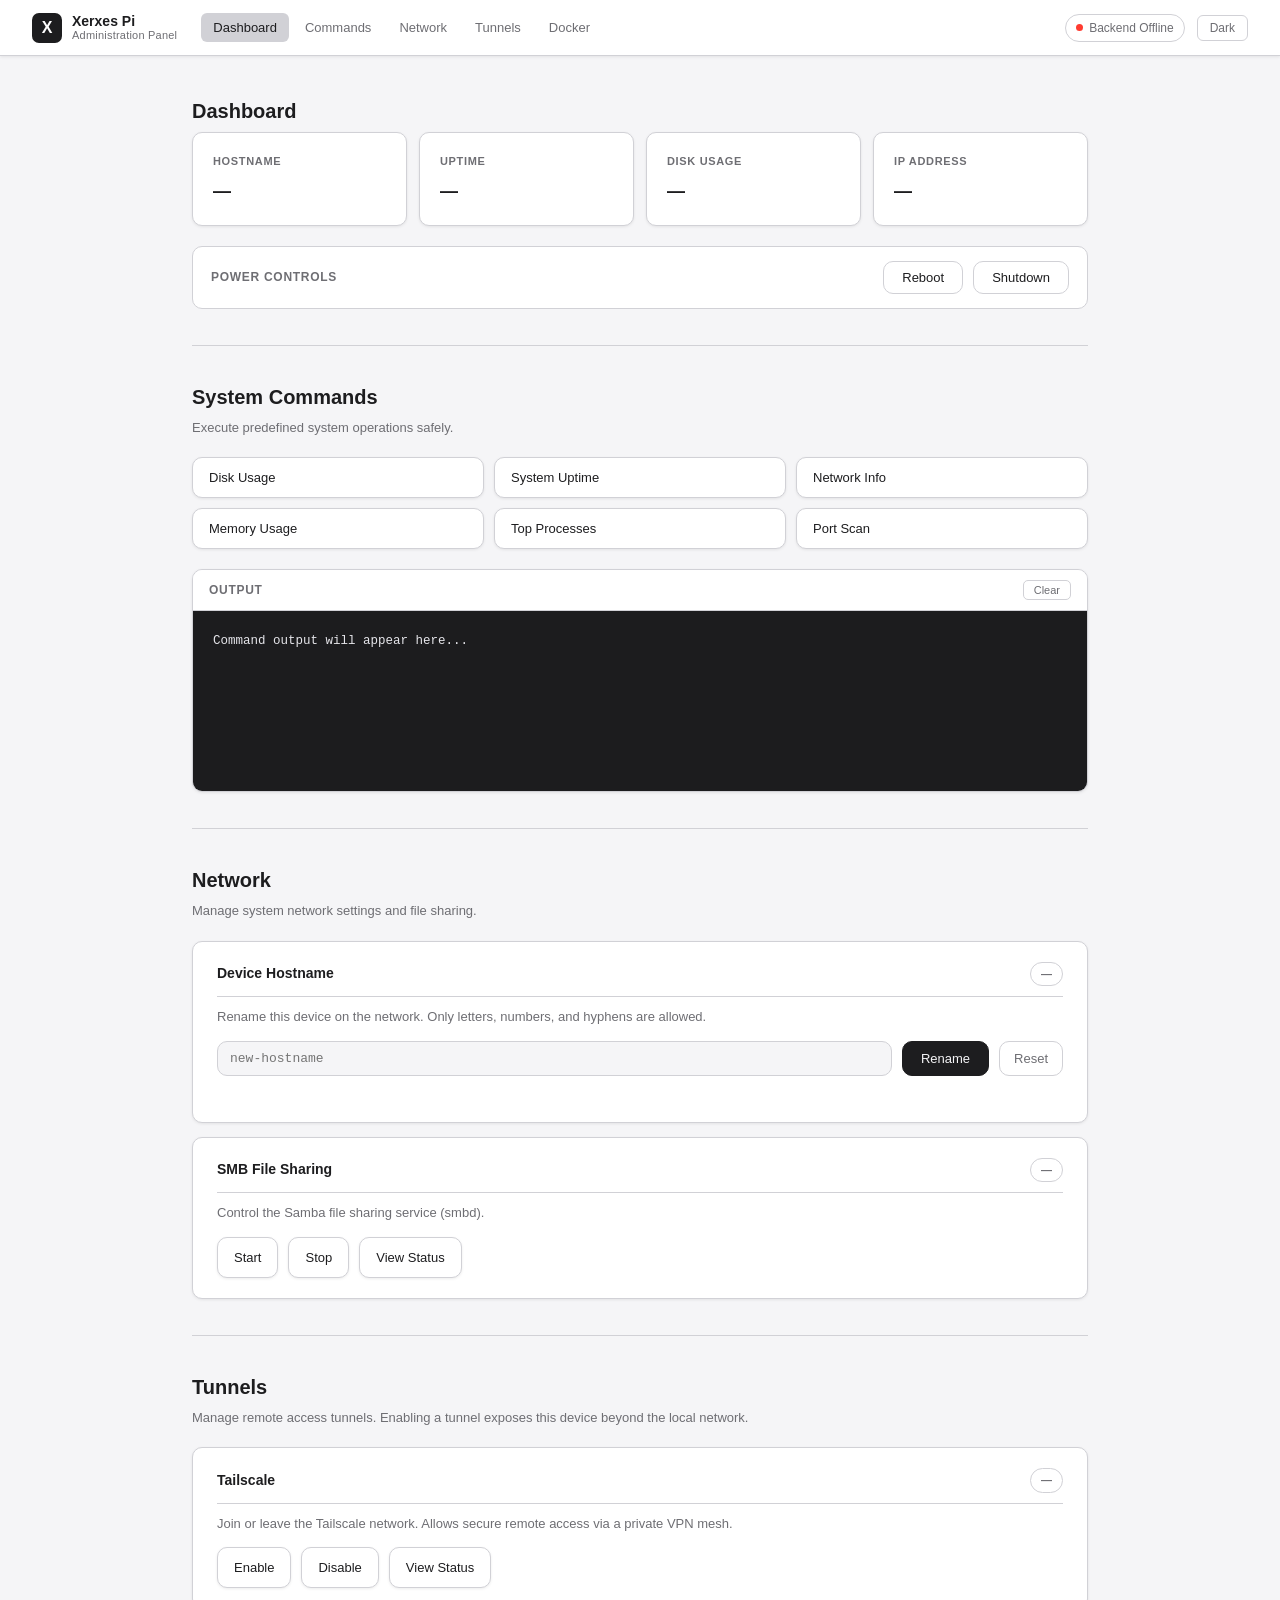
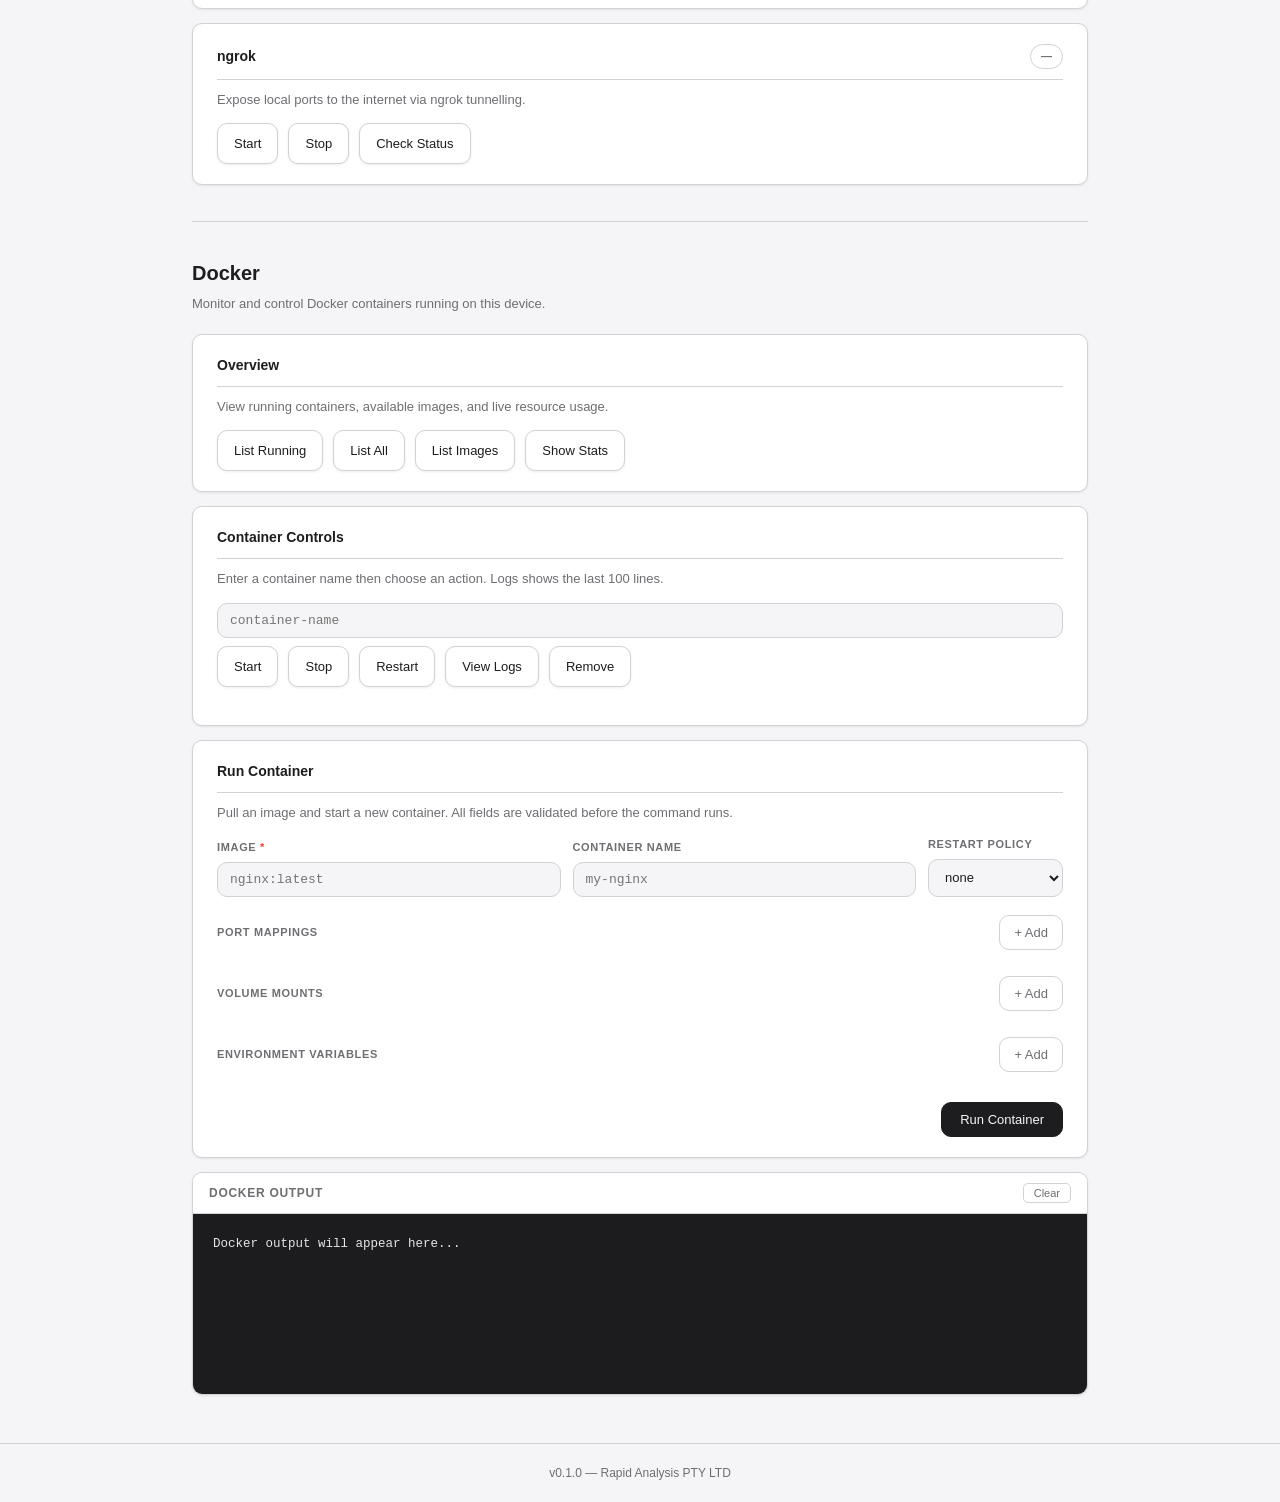
==== commit 04533705: "Added ability to check either running or all containers, added remove container option" ====
--- a/public/index.html
+++ b/public/index.html
@@ -196,7 +196,8 @@
         </div>
         <p class="control-card-desc" data-i18n="docker_overview_desc">View running containers, available images, and live resource usage.</p>
         <div class="btn-row">
-          <button class="cmd-btn docker-btn" data-docker-command="docker_ps"     data-i18n="docker_btn_ps">List Containers</button>
+          <button class="cmd-btn docker-btn" data-docker-command="docker_ps"      data-i18n="docker_btn_ps">List Running</button>
+          <button class="cmd-btn docker-btn" data-docker-command="docker_ps_all"  data-i18n="docker_btn_ps_all">List All</button>
           <button class="cmd-btn docker-btn" data-docker-command="docker_images"  data-i18n="docker_btn_images">List Images</button>
           <button class="cmd-btn docker-btn" data-docker-command="docker_stats"   data-i18n="docker_btn_stats">Show Stats</button>
         </div>
@@ -217,6 +218,7 @@
           <button class="cmd-btn docker-btn" data-docker-command="container_stop"    data-needs-name="true" data-i18n="docker_btn_stop">Stop</button>
           <button class="cmd-btn docker-btn" data-docker-command="container_restart" data-needs-name="true" data-i18n="docker_btn_restart">Restart</button>
           <button class="cmd-btn docker-btn" data-docker-command="container_logs"    data-needs-name="true" data-i18n="docker_btn_logs">View Logs</button>
+          <button class="cmd-btn docker-btn" data-docker-command="container_remove"  data-needs-name="true" data-confirm="true" data-i18n="docker_btn_remove">Remove</button>
         </div>
         <div class="control-feedback" id="docker-feedback"></div>
       </div>
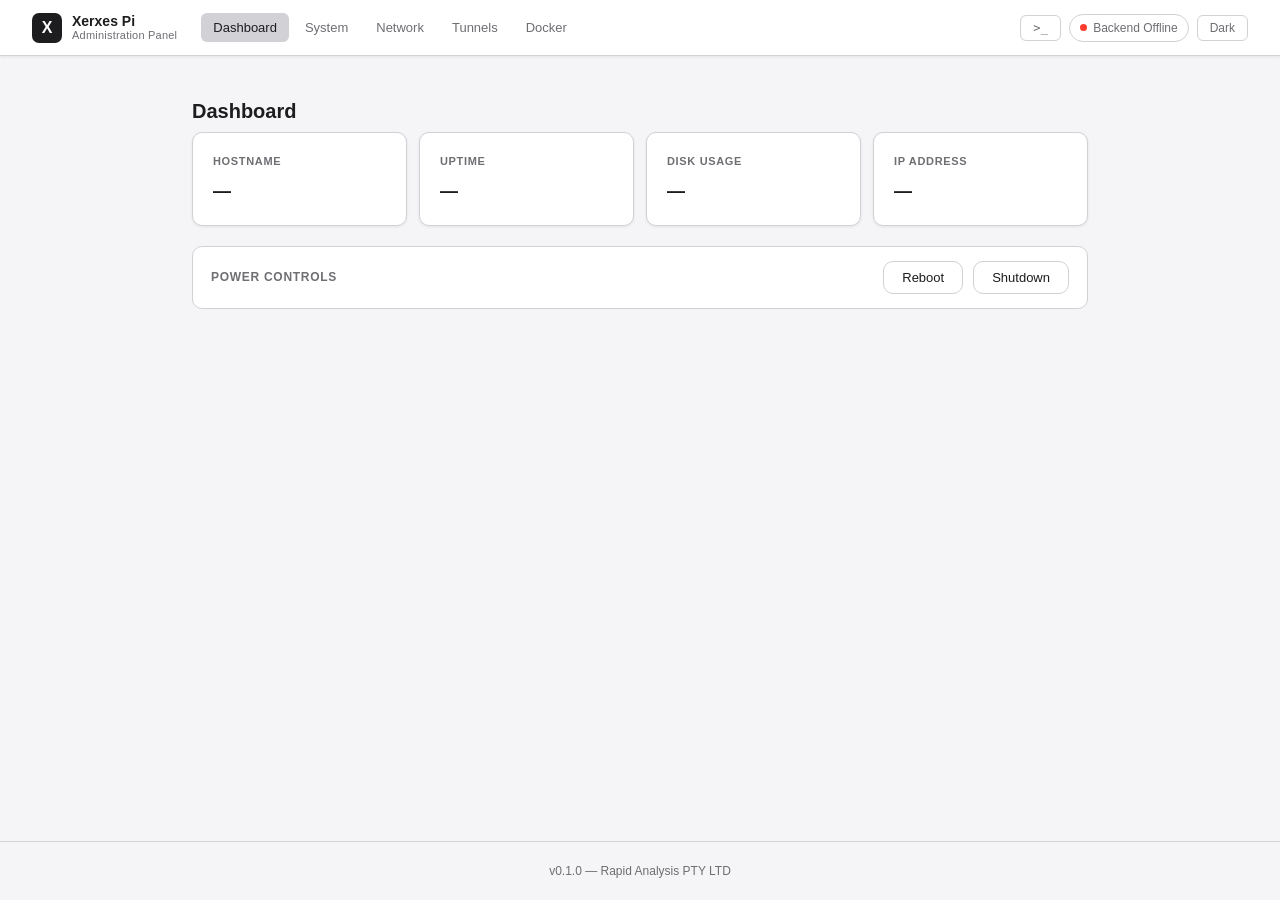
==== commit a218fa99: "Merge d4766751043a37aeb559f0b8bd20394e30f09435 into 28405336eeb5e77b070b3bc3d56e9034271f336d" ====
--- a/public/index.html
+++ b/public/index.html
@@ -4,7 +4,7 @@
   <meta charset="UTF-8" />
   <meta name="viewport" content="width=device-width, initial-scale=1.0" />
   <title>Xerxes Pi — Admin Panel</title>
-  <link rel="stylesheet" href="styles.css?v=3" />
+  <link rel="stylesheet" href="styles.css?v=6" />
 </head>
 <body>
 
@@ -19,14 +19,15 @@
     </div>
 
     <nav class="navbar-nav">
-      <a href="#dashboard" class="nav-link active" data-i18n="nav_dashboard">Dashboard</a>
-      <a href="#commands"  class="nav-link" data-i18n="nav_commands">Commands</a>
-      <a href="#network"   class="nav-link" data-i18n="nav_network">Network</a>
-      <a href="#tunnels"   class="nav-link" data-i18n="nav_tunnels">Tunnels</a>
-      <a href="#docker"    class="nav-link" data-i18n="nav_docker">Docker</a>
+      <a href="#dashboard" class="nav-link active" data-section="dashboard" data-i18n="nav_dashboard">Dashboard</a>
+      <a href="#system"    class="nav-link" data-section="system" data-i18n="nav_system">System</a>
+      <a href="#network"   class="nav-link" data-section="network" data-i18n="nav_network">Network</a>
+      <a href="#tunnels"   class="nav-link" data-section="tunnels" data-i18n="nav_tunnels">Tunnels</a>
+      <a href="#docker"    class="nav-link" data-section="docker" data-i18n="nav_docker">Docker</a>
     </nav>
 
     <div class="navbar-actions">
+      <button class="console-btn" id="console-open-btn" title="Open command output console">&gt;_</button>
       <div class="status-pill" id="status-pill">
         <span class="status-dot" id="status-dot"></span>
         <span id="status-label" data-i18n="status_checking">Checking...</span>
@@ -37,11 +38,22 @@
     </div>
   </header>
 
+  <!-- ── OUTPUT POPUP (shared overlay for all non-System commands) ── -->
+  <div id="output-popup" class="popup-overlay" hidden>
+    <div class="popup-box">
+      <div class="popup-header">
+        <span id="popup-title">Output</span>
+        <button id="popup-close" class="popup-close-btn" aria-label="Close">&#x2715;</button>
+      </div>
+      <pre class="popup-body" id="popup-body">Running...</pre>
+    </div>
+  </div>
+
   <!-- ── MAIN CONTENT ── -->
   <main class="content">
 
     <!-- ── DASHBOARD ── -->
-    <section id="dashboard" class="section">
+    <section id="dashboard" class="section active">
       <h2 class="section-title" data-i18n="nav_dashboard">Dashboard</h2>
 
       <div class="card-grid">
@@ -63,7 +75,6 @@
         </div>
       </div>
 
-      <!-- Reboot / Shutdown -->
       <div class="danger-zone">
         <span class="danger-label" data-i18n="danger_label">Power Controls</span>
         <div class="danger-btns">
@@ -73,20 +84,17 @@
       </div>
     </section>
 
-    <div class="divider"></div>
-
-    <!-- ── COMMANDS ── -->
-    <section id="commands" class="section">
-      <h2 class="section-title" data-i18n="section_commands">System Commands</h2>
-      <p class="section-desc" data-i18n="section_commands_desc">Execute predefined system operations safely.</p>
+    <!-- ── SYSTEM ── -->
+    <section id="system" class="section">
+      <h2 class="section-title" data-i18n="nav_system">System</h2>
+      <p class="section-desc" data-i18n="system_desc">Run system diagnostics. Output appears in the panel below.</p>
 
       <div class="command-grid">
-        <button class="cmd-btn" data-command="disk_usage"   data-i18n="cmd_disk_usage">Disk Usage</button>
-        <button class="cmd-btn" data-command="uptime"       data-i18n="cmd_uptime">System Uptime</button>
-        <button class="cmd-btn" data-command="network_info" data-i18n="cmd_network_info">Network Info</button>
-        <button class="cmd-btn" data-command="memory"       data-i18n="cmd_memory">Memory Usage</button>
-        <button class="cmd-btn" data-command="processes"    data-i18n="cmd_processes">Top Processes</button>
-        <button class="cmd-btn" data-command="port_scan"    data-i18n="cmd_port_scan">Port Scan</button>
+        <button class="cmd-btn sys-cmd" data-command="disk_usage"  data-i18n="cmd_disk_usage">Disk Usage</button>
+        <button class="cmd-btn sys-cmd" data-command="uptime"      data-i18n="cmd_uptime">System Uptime</button>
+        <button class="cmd-btn sys-cmd" data-command="memory"      data-i18n="cmd_memory">Memory Usage</button>
+        <button class="cmd-btn sys-cmd" data-command="processes"   data-i18n="cmd_processes">Top Processes</button>
+        <button class="cmd-btn sys-cmd" data-command="port_scan"   data-i18n="cmd_port_scan">Port Scan</button>
       </div>
 
       <div class="output-panel">
@@ -98,14 +106,82 @@
       </div>
     </section>
 
-    <div class="divider"></div>
-
     <!-- ── NETWORK ── -->
     <section id="network" class="section">
       <h2 class="section-title" data-i18n="nav_network">Network</h2>
-      <p class="section-desc" data-i18n="network_desc">Manage system network settings and file sharing.</p>
-
-      <!-- Hostname rename -->
+      <p class="section-desc" data-i18n="network_desc">View network status and manage configuration.</p>
+
+      <!-- Live network info cards (populated on tab open) -->
+      <div class="card-grid" id="net-info-grid">
+        <div class="card">
+          <span class="card-label">Interface</span>
+          <span class="card-value" id="net-iface-card">—</span>
+        </div>
+        <div class="card">
+          <span class="card-label">IP Address</span>
+          <span class="card-value" id="net-ip-card">—</span>
+        </div>
+        <div class="card">
+          <span class="card-label">Gateway</span>
+          <span class="card-value" id="net-gateway-card">—</span>
+        </div>
+        <div class="card">
+          <span class="card-label">DNS</span>
+          <span class="card-value" id="net-dns-card">—</span>
+        </div>
+      </div>
+
+      <!-- Network Diagnostics -->
+      <div class="control-card">
+        <div class="control-card-header">
+          <span class="control-card-title" data-i18n="ctrl_net_diag_title">Network Diagnostics</span>
+        </div>
+        <p class="control-card-desc" data-i18n="ctrl_net_diag_desc">View detailed interface and port information.</p>
+        <div class="btn-row">
+          <button class="cmd-btn" data-command="network_info" data-i18n="cmd_network_info">Network Info</button>
+          <button class="cmd-btn" data-command="port_scan"   data-i18n="cmd_port_scan">Port Scan</button>
+        </div>
+      </div>
+
+      <!-- IP Configuration -->
+      <div class="control-card">
+        <div class="control-card-header">
+          <span class="control-card-title" data-i18n="ctrl_ipconfig_title">IP Configuration</span>
+          <span class="service-badge badge-neutral" id="badge-ipconfig">dhcp</span>
+        </div>
+        <p class="control-card-desc" data-i18n="ctrl_ipconfig_desc">
+          Assign a static IP or revert to DHCP. Changes are written to <code>/etc/dhcpcd.conf</code> and take effect after a reboot.
+        </p>
+        <div class="input-row">
+          <label class="input-label">Interface</label>
+          <select class="select-input" id="net-iface-select">
+            <option value="">Loading...</option>
+          </select>
+          <label class="input-label">Mode</label>
+          <select class="select-input" id="net-mode-select">
+            <option value="dhcp">DHCP</option>
+            <option value="static">Static</option>
+          </select>
+        </div>
+        <div id="static-ip-fields" class="static-fields" hidden>
+          <div class="input-row">
+            <input class="text-input" type="text" id="net-static-ip"
+                   placeholder="IP with prefix — e.g. 192.168.1.100/24" spellcheck="false" />
+          </div>
+          <div class="input-row">
+            <input class="text-input" type="text" id="net-static-gateway"
+                   placeholder="Gateway — e.g. 192.168.1.1" spellcheck="false" />
+            <input class="text-input" type="text" id="net-static-dns"
+                   placeholder="DNS — e.g. 8.8.8.8" spellcheck="false" />
+          </div>
+        </div>
+        <div class="input-row">
+          <button class="action-btn" id="net-config-btn" data-i18n="ctrl_ipconfig_btn">Apply</button>
+        </div>
+        <div class="control-feedback" id="net-config-feedback"></div>
+      </div>
+
+      <!-- Device Hostname -->
       <div class="control-card">
         <div class="control-card-header">
           <span class="control-card-title" data-i18n="ctrl_hostname_title">Device Hostname</span>
@@ -118,7 +194,8 @@
           <input class="text-input" type="text" id="hostname-input"
                  placeholder="new-hostname" maxlength="63" spellcheck="false" />
           <button class="action-btn" id="hostname-btn" data-i18n="ctrl_hostname_btn">Rename</button>
-          <button class="secondary-btn" id="hostname-reset" data-i18n="ctrl_hostname_reset" title="Fill in the Raspberry Pi default hostname">Reset</button>
+          <button class="secondary-btn" id="hostname-reset" data-i18n="ctrl_hostname_reset"
+                  title="Fill in current hostname">Reset</button>
         </div>
         <div class="control-feedback" id="hostname-feedback"></div>
       </div>
@@ -129,9 +206,7 @@
           <span class="control-card-title" data-i18n="ctrl_smb_title">SMB File Sharing</span>
           <span class="service-badge" id="badge-samba">—</span>
         </div>
-        <p class="control-card-desc" data-i18n="ctrl_smb_desc">
-          Control the Samba file sharing service (smbd).
-        </p>
+        <p class="control-card-desc" data-i18n="ctrl_smb_desc">Control the Samba file sharing service (smbd).</p>
         <div class="btn-row">
           <button class="cmd-btn" data-command="samba_start"  data-i18n="ctrl_smb_start">Start</button>
           <button class="cmd-btn" data-command="samba_stop"   data-i18n="ctrl_smb_stop">Stop</button>
@@ -139,8 +214,6 @@
         </div>
       </div>
     </section>
-
-    <div class="divider"></div>
 
     <!-- ── TUNNELS ── -->
     <section id="tunnels" class="section">
@@ -149,7 +222,7 @@
         Manage remote access tunnels. Enabling a tunnel exposes this device beyond the local network.
       </p>
 
-      <!-- Tailscale -->
+      <!-- Tailscale Dashboard -->
       <div class="control-card">
         <div class="control-card-header">
           <span class="control-card-title" data-i18n="ctrl_tailscale_title">Tailscale</span>
@@ -158,146 +231,76 @@
         <p class="control-card-desc" data-i18n="ctrl_tailscale_desc">
           Join or leave the Tailscale network. Allows secure remote access via a private VPN mesh.
         </p>
+
+        <div class="mini-card-row">
+          <div class="mini-card">
+            <span class="mini-card-label">Tailscale IP</span>
+            <span class="mini-card-value" id="ts-ip">—</span>
+          </div>
+          <div class="mini-card">
+            <span class="mini-card-label">Node Name</span>
+            <span class="mini-card-value" id="ts-node">—</span>
+          </div>
+          <div class="mini-card">
+            <span class="mini-card-label">Exit Node</span>
+            <span class="mini-card-value" id="ts-exit-node">none</span>
+          </div>
+        </div>
+
+        <div class="input-row">
+          <input class="text-input" type="text" id="ts-authkey"
+                 placeholder="Auth key — optional, for headless setup (tskey-auth-...)" spellcheck="false" />
+          <button class="action-btn" id="ts-enable-btn" data-i18n="ctrl_tailscale_up">Enable</button>
+        </div>
         <div class="btn-row">
-          <button class="cmd-btn" data-command="tailscale_up"     data-i18n="ctrl_tailscale_up">Enable</button>
           <button class="cmd-btn" data-command="tailscale_down"   data-i18n="ctrl_tailscale_down">Disable</button>
           <button class="cmd-btn" data-command="tailscale_status" data-i18n="ctrl_tailscale_status">View Status</button>
         </div>
-      </div>
-
-      <!-- ngrok -->
+        <div class="control-feedback" id="ts-feedback"></div>
+      </div>
+
+      <!-- ngrok Dashboard -->
       <div class="control-card">
         <div class="control-card-header">
           <span class="control-card-title" data-i18n="ctrl_ngrok_title">ngrok</span>
           <span class="service-badge" id="badge-ngrok">—</span>
         </div>
         <p class="control-card-desc" data-i18n="ctrl_ngrok_desc">
-          Expose local ports to the internet via ngrok tunnelling.
+          Expose local ports to the internet via ngrok tunnelling. Auth token must be configured on the device first.
         </p>
+
+        <div class="mini-card-row">
+          <div class="mini-card mini-card--wide">
+            <span class="mini-card-label">Tunnel URL</span>
+            <span class="mini-card-value" id="ngrok-url">—</span>
+          </div>
+          <div class="mini-card">
+            <span class="mini-card-label">Forwarding Port</span>
+            <span class="mini-card-value" id="ngrok-port-display">—</span>
+          </div>
+        </div>
+
+        <div class="input-row">
+          <label class="input-label">Port</label>
+          <select class="select-input" id="ngrok-port-select">
+            <option value="ngrok_start_8080">8080 — Admin Panel</option>
+            <option value="ngrok_start_80">80 — HTTP</option>
+            <option value="ngrok_start_3000">3000 — Dev server</option>
+            <option value="ngrok_start_5000">5000 — Flask / API</option>
+          </select>
+          <button class="action-btn" id="ngrok-start-btn" data-i18n="ctrl_ngrok_start">Start</button>
+        </div>
         <div class="btn-row">
-          <button class="cmd-btn" data-command="ngrok_start"  data-i18n="ctrl_ngrok_start">Start</button>
           <button class="cmd-btn" data-command="ngrok_stop"   data-i18n="ctrl_ngrok_stop">Stop</button>
           <button class="cmd-btn" data-command="ngrok_status" data-i18n="ctrl_ngrok_status">Check Status</button>
         </div>
       </div>
     </section>
-
-    <div class="divider"></div>
 
     <!-- ── DOCKER ── -->
     <section id="docker" class="section">
       <h2 class="section-title" data-i18n="nav_docker">Docker</h2>
-      <p class="section-desc" data-i18n="docker_desc">Monitor and control Docker containers running on this device.</p>
-
-      <!-- Overview -->
-      <div class="control-card">
-        <div class="control-card-header">
-          <span class="control-card-title" data-i18n="docker_overview_title">Overview</span>
-        </div>
-        <p class="control-card-desc" data-i18n="docker_overview_desc">View running containers, available images, and live resource usage.</p>
-        <div class="btn-row">
-          <button class="cmd-btn docker-btn" data-docker-command="docker_ps"      data-i18n="docker_btn_ps">List Running</button>
-          <button class="cmd-btn docker-btn" data-docker-command="docker_ps_all"  data-i18n="docker_btn_ps_all">List All</button>
-          <button class="cmd-btn docker-btn" data-docker-command="docker_images"  data-i18n="docker_btn_images">List Images</button>
-          <button class="cmd-btn docker-btn" data-docker-command="docker_stats"   data-i18n="docker_btn_stats">Show Stats</button>
-        </div>
-      </div>
-
-      <!-- Container Management -->
-      <div class="control-card">
-        <div class="control-card-header">
-          <span class="control-card-title" data-i18n="docker_manage_title">Container Controls</span>
-        </div>
-        <p class="control-card-desc" data-i18n="docker_manage_desc">Enter a container name then choose an action. Logs shows the last 100 lines.</p>
-        <div class="input-row">
-          <input class="text-input" type="text" id="container-input"
-                 placeholder="container-name" spellcheck="false" maxlength="128" />
-        </div>
-        <div class="btn-row">
-          <button class="cmd-btn docker-btn" data-docker-command="container_start"   data-needs-name="true" data-i18n="docker_btn_start">Start</button>
-          <button class="cmd-btn docker-btn" data-docker-command="container_stop"    data-needs-name="true" data-i18n="docker_btn_stop">Stop</button>
-          <button class="cmd-btn docker-btn" data-docker-command="container_restart" data-needs-name="true" data-i18n="docker_btn_restart">Restart</button>
-          <button class="cmd-btn docker-btn" data-docker-command="container_logs"    data-needs-name="true" data-i18n="docker_btn_logs">View Logs</button>
-          <button class="cmd-btn docker-btn" data-docker-command="container_remove"  data-needs-name="true" data-confirm="true" data-i18n="docker_btn_remove">Remove</button>
-        </div>
-        <div class="control-feedback" id="docker-feedback"></div>
-      </div>
-
-      <!-- Run Container -->
-      <div class="control-card">
-        <div class="control-card-header">
-          <span class="control-card-title" data-i18n="docker_run_title">Run Container</span>
-        </div>
-        <p class="control-card-desc" data-i18n="docker_run_desc">Pull an image and start a new container. All fields are validated before the command runs.</p>
-
-        <div class="run-form">
-
-          <!-- Image / Name / Restart row -->
-          <div class="form-row">
-            <div class="form-field form-field--grow">
-              <label class="form-label" for="run-image" data-i18n="docker_run_image">Image <span class="required">*</span></label>
-              <input class="text-input" type="text" id="run-image"
-                     placeholder="nginx:latest" spellcheck="false" maxlength="256" />
-            </div>
-            <div class="form-field form-field--grow">
-              <label class="form-label" for="run-name" data-i18n="docker_run_name">Container Name</label>
-              <input class="text-input" type="text" id="run-name"
-                     placeholder="my-nginx" spellcheck="false" maxlength="128" />
-            </div>
-            <div class="form-field">
-              <label class="form-label" for="run-restart" data-i18n="docker_run_restart">Restart Policy</label>
-              <select class="select-input" id="run-restart">
-                <option value="">none</option>
-                <option value="always">always</option>
-                <option value="unless-stopped">unless-stopped</option>
-                <option value="on-failure">on-failure</option>
-              </select>
-            </div>
-          </div>
-
-          <!-- Port Mappings -->
-          <div class="list-section">
-            <div class="list-header">
-              <span class="form-label" data-i18n="docker_run_ports">Port Mappings</span>
-              <button class="secondary-btn" id="add-port-btn" type="button">+ Add</button>
-            </div>
-            <div id="port-list"></div>
-          </div>
-
-          <!-- Volume Mounts -->
-          <div class="list-section">
-            <div class="list-header">
-              <span class="form-label" data-i18n="docker_run_volumes">Volume Mounts</span>
-              <button class="secondary-btn" id="add-volume-btn" type="button">+ Add</button>
-            </div>
-            <div id="volume-list"></div>
-          </div>
-
-          <!-- Environment Variables -->
-          <div class="list-section">
-            <div class="list-header">
-              <span class="form-label" data-i18n="docker_run_env">Environment Variables</span>
-              <button class="secondary-btn" id="add-env-btn" type="button">+ Add</button>
-            </div>
-            <div id="env-list"></div>
-          </div>
-
-          <div class="run-footer">
-            <div class="control-feedback" id="run-feedback"></div>
-            <button class="action-btn" id="run-container-btn" type="button" data-i18n="docker_run_btn">Run Container</button>
-          </div>
-
-        </div>
-      </div>
-
-      <!-- Docker Output Panel -->
-      <div class="output-panel">
-        <div class="output-header">
-          <span data-i18n="docker_output_title">Docker Output</span>
-          <button class="clear-btn" id="clear-docker-output">Clear</button>
-        </div>
-        <pre class="output-body" id="docker-output-body">Docker output will appear here...</pre>
-      </div>
+      <p class="section-desc placeholder-note">Container management — coming soon.</p>
     </section>
 
   </main>
--- a/public/styles.css
+++ b/public/styles.css
@@ -3,6 +3,8 @@
    Monochromatic palette, Unifi/Apple inspired.
    No graphics — CSS only.
    ============================================================ */
+
+/* Version 6 — console navbar button, popup open/close animation, network spacing fix */
 
 /* ── CSS VARIABLES (Light mode defaults) ── */
 :root {
@@ -39,6 +41,7 @@
 
 /* ── RESET & BASE ── */
 *, *::before, *::after { box-sizing: border-box; margin: 0; padding: 0; }
+[hidden] { display: none !important; }  /* ensure hidden attribute wins over any display rule */
 html { scroll-behavior: smooth; }
 
 body {
@@ -106,7 +109,7 @@
   color: var(--text-primary);
 }
 
-.navbar-actions { display: flex; align-items: center; gap: 12px; flex-shrink: 0; }
+.navbar-actions { display: flex; align-items: center; gap: 8px; flex-shrink: 0; }
 
 /* ── STATUS PILL ── */
 .status-pill {
@@ -147,6 +150,23 @@
 }
 
 .theme-toggle:hover { background: var(--border); color: var(--text-primary); }
+
+/* ── CONSOLE BUTTON (navbar) ── */
+.console-btn {
+  padding: 5px 12px;
+  border-radius: 6px;
+  border: 1px solid var(--border);
+  background: transparent;
+  color: var(--text-secondary);
+  font-size: 12px;
+  font-weight: 500;
+  cursor: pointer;
+  transition: background 0.15s, color 0.15s;
+  font-family: var(--font-mono);
+  letter-spacing: 0.02em;
+}
+
+.console-btn:hover { background: var(--accent); color: var(--bg); border-color: var(--accent); }
 
 /* ── MAIN CONTENT ── */
 .content {
@@ -157,7 +177,9 @@
   padding: 40px 32px;
 }
 
-.section { margin-bottom: 8px; }
+/* ── TAB SWITCHING — only .active section is shown ── */
+.section         { display: none; margin-bottom: 8px; }
+.section.active  { display: block; }
 
 .section-title {
   font-size: 20px;
@@ -340,6 +362,9 @@
   color: var(--status-off);
 }
 
+/* Gap between the live-info card grid and the first control card below it */
+#net-info-grid { margin-bottom: 20px; }
+
 /* ── CONTROL CARDS (Network / Tunnels) ── */
 /* Intentionally matches .card style for visual consistency */
 .control-card {
@@ -467,118 +492,6 @@
   flex-wrap: wrap;
 }
 
-/* ── DOCKER RUN FORM ── */
-.run-form {
-  display: flex;
-  flex-direction: column;
-  gap: 18px;
-  margin-top: 14px;
-}
-
-.form-row {
-  display: flex;
-  gap: 12px;
-  align-items: flex-end;
-  flex-wrap: wrap;
-}
-
-.form-field {
-  display: flex;
-  flex-direction: column;
-  gap: 6px;
-}
-
-.form-field--grow {
-  flex: 1;
-  min-width: 160px;
-}
-
-.form-label {
-  font-size: 11px;
-  font-weight: 600;
-  text-transform: uppercase;
-  letter-spacing: 0.06em;
-  color: var(--text-secondary);
-}
-
-.required { color: var(--status-off); }
-
-.select-input {
-  padding: 9px 12px;
-  border-radius: var(--radius);
-  border: 1px solid var(--border);
-  background: var(--bg);
-  color: var(--text-primary);
-  font-size: 13px;
-  font-family: var(--font);
-  outline: none;
-  cursor: pointer;
-  transition: border-color 0.15s;
-  height: 38px;
-}
-
-.select-input:focus { border-color: var(--accent); }
-
-.select-input--narrow { width: 72px; flex-shrink: 0; }
-
-.list-section {
-  display: flex;
-  flex-direction: column;
-  gap: 8px;
-}
-
-.list-header {
-  display: flex;
-  align-items: center;
-  justify-content: space-between;
-}
-
-.dynamic-row {
-  display: flex;
-  align-items: center;
-  gap: 8px;
-  margin-top: 6px;
-}
-
-.dynamic-row .text-input { flex: 1; min-width: 0; }
-
-.row-sep {
-  font-size: 13px;
-  color: var(--text-secondary);
-  flex-shrink: 0;
-}
-
-.remove-btn {
-  width: 30px;
-  height: 30px;
-  flex-shrink: 0;
-  border-radius: 6px;
-  border: 1px solid var(--border);
-  background: transparent;
-  color: var(--text-secondary);
-  font-size: 18px;
-  line-height: 1;
-  font-family: var(--font);
-  cursor: pointer;
-  display: flex;
-  align-items: center;
-  justify-content: center;
-  transition: background 0.15s, border-color 0.15s, color 0.15s;
-}
-
-.remove-btn:hover {
-  background: var(--status-off);
-  border-color: var(--status-off);
-  color: #fff;
-}
-
-.run-footer {
-  display: flex;
-  align-items: center;
-  justify-content: space-between;
-  padding-top: 4px;
-}
-
 /* ── FOOTER ── */
 .footer {
   text-align: center;
@@ -586,4 +499,179 @@
   font-size: 12px;
   color: var(--text-secondary);
   border-top: 1px solid var(--border);
+}
+
+/* ── POPUP ANIMATIONS ── */
+@keyframes overlay-in  { from { opacity: 0; }                          to { opacity: 1; } }
+@keyframes overlay-out { from { opacity: 1; }                          to { opacity: 0; } }
+@keyframes popup-in    { from { opacity: 0; transform: scale(0.93); }  to { opacity: 1; transform: scale(1); } }
+@keyframes popup-out   { from { opacity: 1; transform: scale(1);    }  to { opacity: 0; transform: scale(0.93); } }
+
+/* ── OUTPUT POPUP OVERLAY ── */
+.popup-overlay {
+  position: fixed;
+  inset: 0;
+  background: rgba(0, 0, 0, 0.45);
+  z-index: 200;
+  display: flex;
+  align-items: center;
+  justify-content: center;
+  padding: 24px;
+}
+
+/* Open animations — play when popup becomes visible */
+.popup-overlay:not([hidden]) {
+  animation: overlay-in 0.2s ease both;
+}
+.popup-overlay:not([hidden]) .popup-box {
+  animation: popup-in 0.22s cubic-bezier(0.34, 1.12, 0.64, 1) both;
+}
+
+/* Close animations — driven by .popup-closing class set in JS */
+.popup-overlay.popup-closing {
+  animation: overlay-out 0.16s ease forwards;
+}
+.popup-overlay.popup-closing .popup-box {
+  animation: popup-out 0.16s ease forwards;
+}
+
+.popup-box {
+  background: var(--bg-card);
+  border: 1px solid var(--border);
+  border-radius: var(--radius);
+  box-shadow: 0 8px 32px rgba(0, 0, 0, 0.24);
+  width: 100%;
+  max-width: 640px;
+  overflow: hidden;
+  display: flex;
+  flex-direction: column;
+}
+
+.popup-header {
+  display: flex;
+  align-items: center;
+  justify-content: space-between;
+  padding: 12px 16px;
+  background: var(--bg-card);
+  border-bottom: 1px solid var(--border);
+  font-size: 12px;
+  font-weight: 600;
+  text-transform: uppercase;
+  letter-spacing: 0.06em;
+  color: var(--text-secondary);
+}
+
+.popup-close-btn {
+  background: transparent;
+  border: none;
+  cursor: pointer;
+  font-size: 14px;
+  color: var(--text-secondary);
+  padding: 2px 6px;
+  border-radius: 4px;
+  line-height: 1;
+  transition: background 0.15s, color 0.15s;
+}
+
+.popup-close-btn:hover {
+  background: var(--border);
+  color: var(--text-primary);
+}
+
+.popup-body {
+  background: var(--bg-output);
+  color: var(--text-output);
+  font-family: var(--font-mono);
+  font-size: 12.5px;
+  line-height: 1.7;
+  padding: 20px;
+  min-height: 120px;
+  max-height: 400px;
+  overflow-y: auto;
+  white-space: pre-wrap;
+  word-break: break-word;
+  margin: 0;
+}
+
+/* ── MINI CARDS (Tailscale / ngrok info rows) ── */
+.mini-card-row {
+  display: flex;
+  gap: 10px;
+  margin-bottom: 16px;
+  flex-wrap: wrap;
+}
+
+.mini-card {
+  flex: 1;
+  min-width: 120px;
+  background: var(--bg);
+  border: 1px solid var(--border);
+  border-radius: var(--radius);
+  padding: 12px 14px;
+  display: flex;
+  flex-direction: column;
+  gap: 5px;
+}
+
+.mini-card--wide { flex: 2; }
+
+.mini-card-label {
+  font-size: 10px;
+  font-weight: 600;
+  text-transform: uppercase;
+  letter-spacing: 0.06em;
+  color: var(--text-secondary);
+}
+
+.mini-card-value {
+  font-size: 13px;
+  font-weight: 600;
+  font-family: var(--font-mono);
+  color: var(--text-primary);
+  word-break: break-all;
+}
+
+/* ── SELECT INPUT ── */
+.select-input {
+  padding: 9px 10px;
+  border-radius: var(--radius);
+  border: 1px solid var(--border);
+  background: var(--bg);
+  color: var(--text-primary);
+  font-size: 13px;
+  font-family: var(--font);
+  outline: none;
+  cursor: pointer;
+  transition: border-color 0.15s;
+  min-width: 140px;
+}
+
+.select-input:focus { border-color: var(--accent); }
+
+/* ── INPUT LABEL ── */
+.input-label {
+  font-size: 12px;
+  font-weight: 500;
+  color: var(--text-secondary);
+  white-space: nowrap;
+  align-self: center;
+}
+
+/* ── STATIC IP FIELDS wrapper ── */
+.static-fields {
+  display: flex;
+  flex-direction: column;
+  gap: 8px;
+  margin-bottom: 4px;
+}
+
+/* ── INLINE CODE in desc text ── */
+.control-card-desc code {
+  font-family: var(--font-mono);
+  font-size: 11px;
+  background: var(--bg);
+  border: 1px solid var(--border);
+  border-radius: 4px;
+  padding: 1px 5px;
+  color: var(--text-primary);
 }
